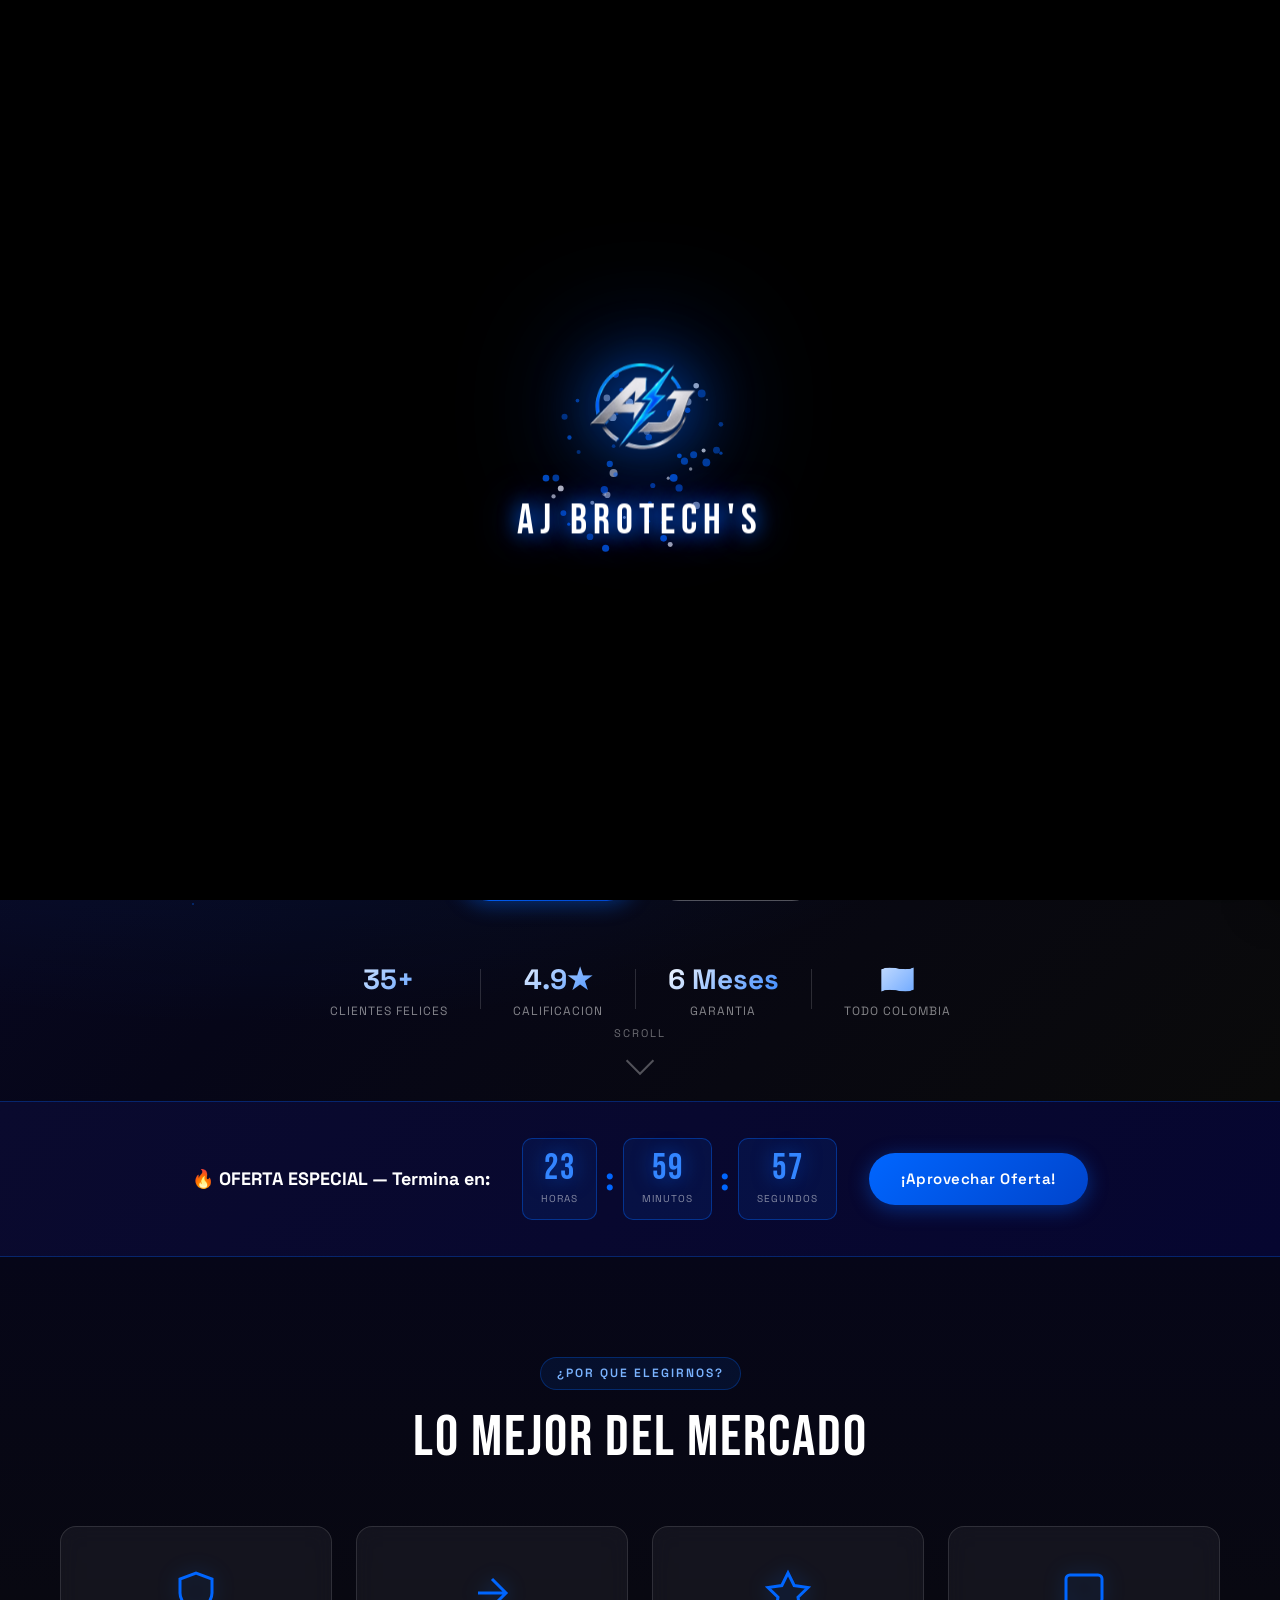
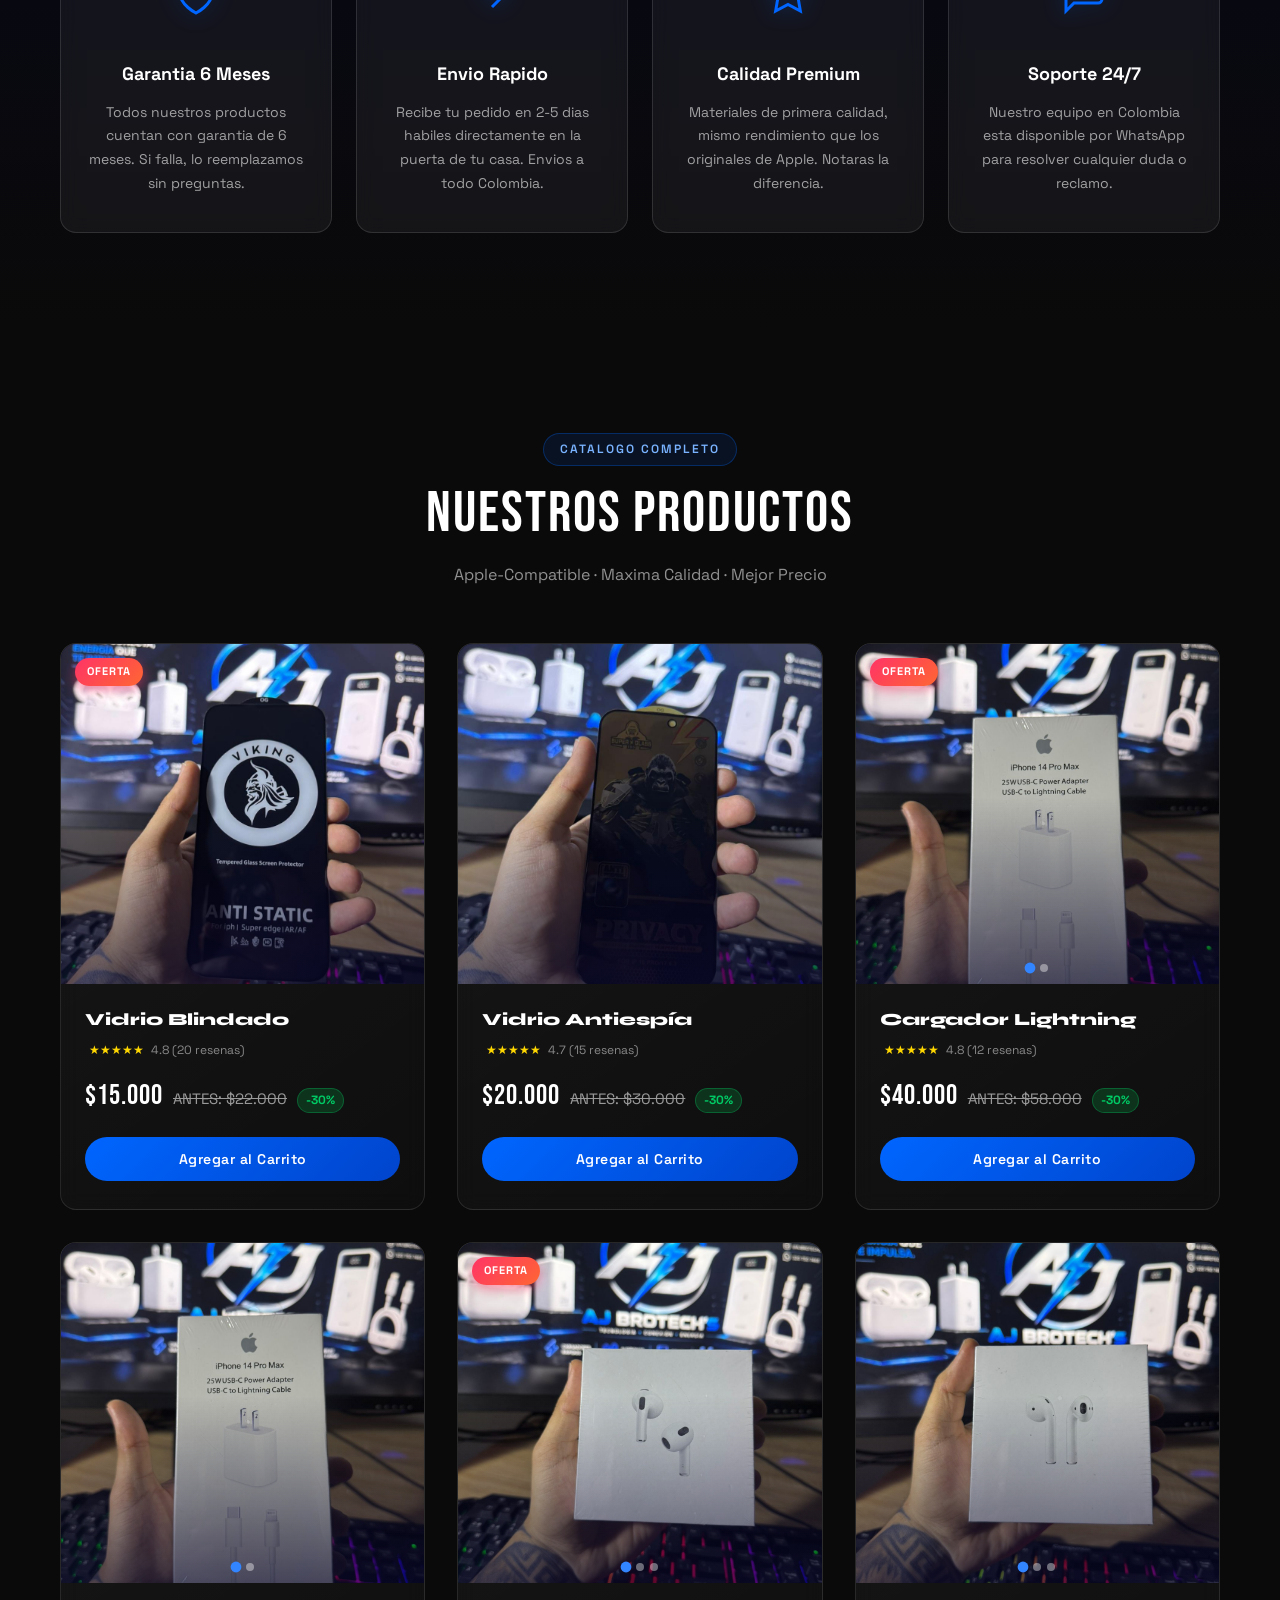
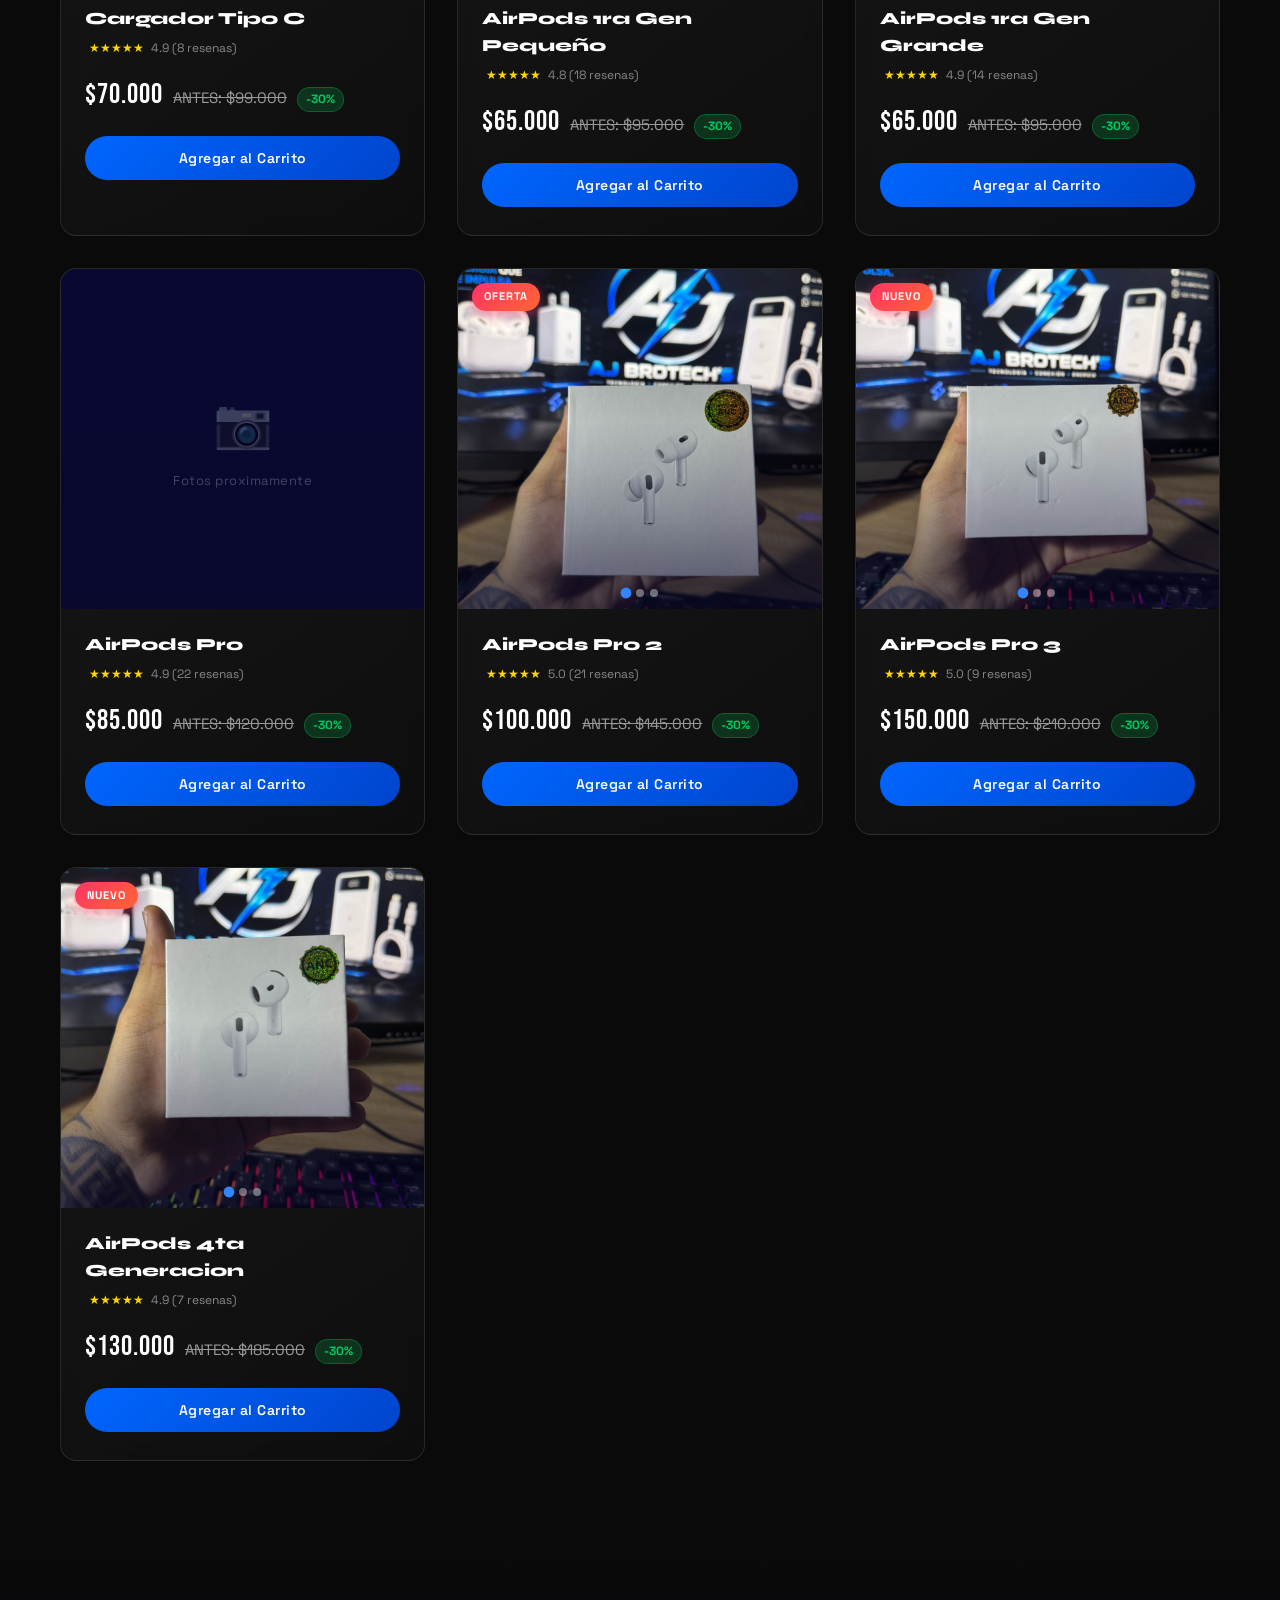
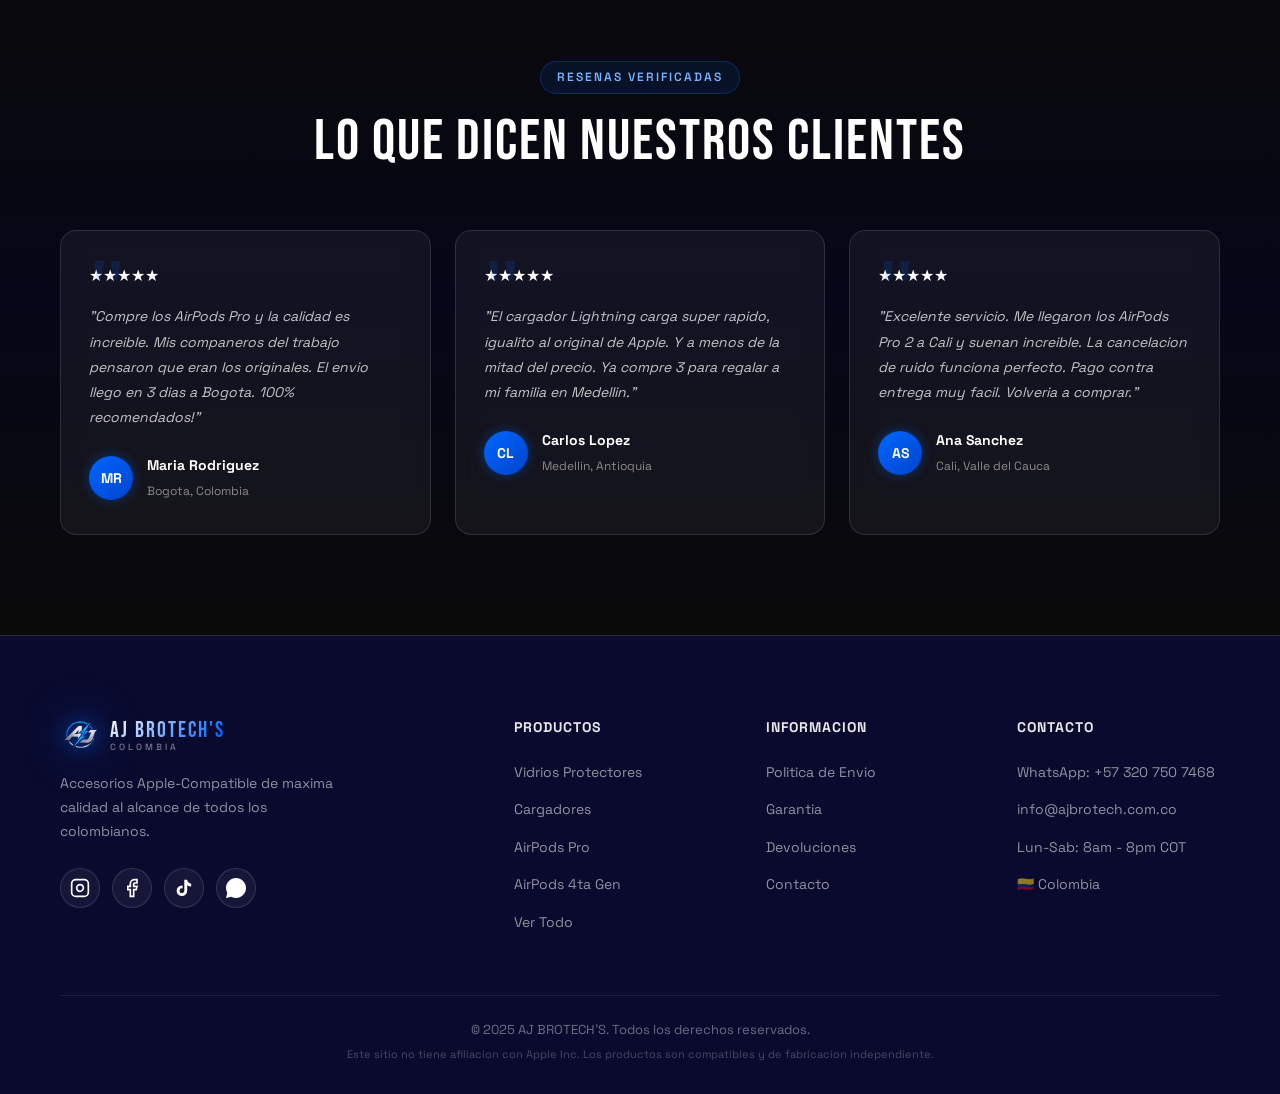
==== index.html @ 7f4e515b "Primer commit - AJ BROTECH'S web completa" ====
﻿<!DOCTYPE html>
<html lang="es">
<head>
  <meta charset="UTF-8" />
  <meta name="viewport" content="width=device-width, initial-scale=1.0" />
  <title>AJ BROTECH'S - Accesorios Apple-Compatible Premium Colombia</title>
  <link rel="preconnect" href="https://fonts.googleapis.com" />
  <link rel="preconnect" href="https://fonts.gstatic.com" crossorigin />
  <link href="https://fonts.googleapis.com/css2?family=Bebas+Neue&family=Space+Grotesk:wght@300;400;500;600;700&family=Syne:wght@700;800&display=swap" rel="stylesheet" />
  <link rel="stylesheet" href="styles.css" />
</head>
<body>

  <!-- ===== INTRO ANIMATION ===== -->
  <div id="intro-screen">
    <canvas id="intro-canvas"></canvas>
    <div id="intro-logo">
      <img src="logo_transparent.png" alt="AJ BROTECH'S" id="intro-logo-img" />
      <div id="intro-logo-text">AJ BROTECH'S</div>
      <div id="intro-shockwave"></div>
    </div>
  </div>
  <!-- ===== END INTRO ===== -->

  <!-- Announcement Bar -->
  <div class="announcement-bar">
    <div class="announcement-track">
      <span>&#128293; ENVIO GRATIS en compras +$200.000 | Garantia 6 Meses &#128293;</span>
      <span class="sep">&nbsp;&nbsp;•&nbsp;&nbsp;</span>
      <span>&#128230; Entrega 2-5 dias habiles a todo Colombia</span>
      <span class="sep">&nbsp;&nbsp;•&nbsp;&nbsp;</span>
      <span>&#128179; Pago contra entrega disponible</span>
      <span class="sep">&nbsp;&nbsp;•&nbsp;&nbsp;</span>
      <span>&#128293; ENVIO GRATIS en compras +$200.000 | Garantia 6 Meses &#128293;</span>
      <span class="sep">&nbsp;&nbsp;•&nbsp;&nbsp;</span>
      <span>&#128230; Entrega 2-5 dias habiles a todo Colombia</span>
    </div>
  </div>

  <!-- Navigation -->
  <nav class="navbar" id="navbar">
    <div class="nav-container">
      <a href="#" class="logo">
        <img src="logo_transparent.png" alt="AJ BROTECH'S Logo" class="logo-img" />
        <div class="logo-text-wrap">
          <span class="logo-text">AJ BROTECH'S</span>
          <span class="logo-sub">Colombia</span>
        </div>
      </a>
      <ul class="nav-links" id="navLinks">
        <li><a href="#productos">Productos</a></li>
        <li><a href="#features">Beneficios</a></li>
        <li><a href="#testimonios">Resenas</a></li>
        <li><a href="checkout.html" class="nav-checkout-btn">Checkout</a></li>
      </ul>
      <button class="cart-btn" id="cartBtn" aria-label="Abrir carrito">
        <svg width="22" height="22" viewBox="0 0 24 24" fill="none" stroke="currentColor" stroke-width="2" stroke-linecap="round" stroke-linejoin="round">
          <circle cx="9" cy="21" r="1"/><circle cx="20" cy="21" r="1"/>
          <path d="M1 1h4l2.68 13.39a2 2 0 0 0 2 1.61h9.72a2 2 0 0 0 2-1.61L23 6H6"/>
        </svg>
        <span class="cart-badge" id="cartBadge">0</span>
      </button>
      <button class="hamburger" id="hamburger" aria-label="Menu">
        <span></span><span></span><span></span>
      </button>
    </div>
  </nav>

  <!-- Hero Section -->
  <section class="hero" id="hero">
    <div class="hero-particles">
      <div class="hp"></div><div class="hp"></div><div class="hp"></div>
      <div class="hp"></div><div class="hp"></div><div class="hp"></div>
      <div class="hp"></div><div class="hp"></div><div class="hp"></div>
      <div class="hp"></div><div class="hp"></div><div class="hp"></div>
    </div>
    <div class="hero-content">
      <div class="hero-logo-big">
        <img src="logo_transparent.png" alt="AJ BROTECH'S" class="hero-logo-img" />
      </div>
      <div class="hero-badge">&#127464;&#127476; Marca Colombiana &middot; Calidad Garantizada</div>
      <h1 class="hero-title">La Tecnologia<br /><span class="gradient-text">Premium</span><br />al Alcance de Todos</h1>
      <p class="hero-subtitle">
        <span class="hero-sub-pill">&#128230; Envios a todo Colombia</span>
        <span class="hero-sub-pill">&#128179; Pago contra entrega</span>
        <span class="hero-sub-pill">&#9989; Garantia 6 meses</span>
      </p>
      <div class="hero-btns">
        <a href="#productos" class="btn btn-primary glow-btn">Ver Productos</a>
        <a href="#features" class="btn btn-outline">Conocer Mas</a>
      </div>
      <div class="hero-stats">
        <div class="stat">
          <span class="stat-number">35+</span>
          <span class="stat-label">Clientes Felices</span>
        </div>
        <div class="stat-divider"></div>
        <div class="stat">
          <span class="stat-number">4.9&#9733;</span>
          <span class="stat-label">Calificacion</span>
        </div>
        <div class="stat-divider"></div>
        <div class="stat">
          <span class="stat-number">6 Meses</span>
          <span class="stat-label">Garantia</span>
        </div>
        <div class="stat-divider"></div>
        <div class="stat">
          <span class="stat-number">&#127464;&#127476;</span>
          <span class="stat-label">Todo Colombia</span>
        </div>
      </div>
    </div>
    <div class="hero-scroll-hint">
      <span>Scroll</span>
      <div class="scroll-arrow"></div>
    </div>
  </section>

  <!-- Countdown Timer -->
  <section class="countdown-section">
    <div class="countdown-inner">
      <div class="countdown-label">&#128293; OFERTA ESPECIAL &mdash; Termina en:</div>
      <div class="countdown-timer">
        <div class="time-block">
          <span id="hours">00</span>
          <small>Horas</small>
        </div>
        <div class="time-sep">:</div>
        <div class="time-block">
          <span id="minutes">00</span>
          <small>Minutos</small>
        </div>
        <div class="time-sep">:</div>
        <div class="time-block">
          <span id="seconds">00</span>
          <small>Segundos</small>
        </div>
      </div>
      <a href="#productos" class="btn btn-primary countdown-btn glow-btn">&#161;Aprovechar Oferta!</a>
    </div>
  </section>

  <!-- Features Section -->
  <section class="features" id="features">
    <div class="container">
      <div class="section-header">
        <span class="section-tag">&#191;Por que elegirnos?</span>
        <h2 class="section-title">Lo Mejor del Mercado</h2>
      </div>
      <div class="features-grid">
        <div class="feature-card reveal">
          <div class="feature-icon">
            <svg width="48" height="48" viewBox="0 0 24 24" fill="none" stroke="#0066FF" stroke-width="1.5"><path d="M12 22s8-4 8-10V5l-8-3-8 3v7c0 6 8 10 8 10z"/></svg>
          </div>
          <h3>Garantia 6 Meses</h3>
          <p>Todos nuestros productos cuentan con garantia de 6 meses. Si falla, lo reemplazamos sin preguntas.</p>
        </div>
        <div class="feature-card reveal">
          <div class="feature-icon">
            <svg width="48" height="48" viewBox="0 0 24 24" fill="none" stroke="#0066FF" stroke-width="1.5"><path d="M5 12h14M12 5l7 7-7 7"/></svg>
          </div>
          <h3>Envio Rapido</h3>
          <p>Recibe tu pedido en 2-5 dias habiles directamente en la puerta de tu casa. Envios a todo Colombia.</p>
        </div>
        <div class="feature-card reveal">
          <div class="feature-icon">
            <svg width="48" height="48" viewBox="0 0 24 24" fill="none" stroke="#0066FF" stroke-width="1.5"><polygon points="12 2 15.09 8.26 22 9.27 17 14.14 18.18 21.02 12 17.77 5.82 21.02 7 14.14 2 9.27 8.91 8.26 12 2"/></svg>
          </div>
          <h3>Calidad Premium</h3>
          <p>Materiales de primera calidad, mismo rendimiento que los originales de Apple. Notaras la diferencia.</p>
        </div>
        <div class="feature-card reveal">
          <div class="feature-icon">
            <svg width="48" height="48" viewBox="0 0 24 24" fill="none" stroke="#0066FF" stroke-width="1.5"><path d="M21 15a2 2 0 0 1-2 2H7l-4 4V5a2 2 0 0 1 2-2h14a2 2 0 0 1 2 2z"/></svg>
          </div>
          <h3>Soporte 24/7</h3>
          <p>Nuestro equipo en Colombia esta disponible por WhatsApp para resolver cualquier duda o reclamo.</p>
        </div>
      </div>
    </div>
  </section>

  <!-- Products Section -->
  <section class="products" id="productos">
    <div class="container">
      <div class="section-header">
        <span class="section-tag">Catalogo Completo</span>
        <h2 class="section-title">Nuestros Productos</h2>
        <p class="section-sub">Apple-Compatible &middot; Maxima Calidad &middot; Mejor Precio</p>
      </div>
      <div class="product-grid" id="productGrid">
        <!-- Products injected by JS -->
      </div>
    </div>
  </section>

  <!-- Testimonials Section -->
  <section class="testimonials" id="testimonios">
    <div class="container">
      <div class="section-header">
        <span class="section-tag">Resenas Verificadas</span>
        <h2 class="section-title">Lo Que Dicen Nuestros Clientes</h2>
      </div>
      <div class="testimonials-grid">
        <div class="testimonial-card reveal">
          <div class="stars">&#9733;&#9733;&#9733;&#9733;&#9733;</div>
          <p class="testimonial-text">"Compre los AirPods Pro y la calidad es increible. Mis companeros del trabajo pensaron que eran los originales. El envio llego en 3 dias a Bogota. 100% recomendados!"</p>
          <div class="testimonial-author">
            <div class="author-avatar">MR</div>
            <div>
              <strong>Maria Rodriguez</strong>
              <span>Bogota, Colombia</span>
            </div>
          </div>
        </div>
        <div class="testimonial-card reveal">
          <div class="stars">&#9733;&#9733;&#9733;&#9733;&#9733;</div>
          <p class="testimonial-text">"El cargador Lightning carga super rapido, igualito al original de Apple. Y a menos de la mitad del precio. Ya compre 3 para regalar a mi familia en Medellin."</p>
          <div class="testimonial-author">
            <div class="author-avatar">CL</div>
            <div>
              <strong>Carlos Lopez</strong>
              <span>Medellin, Antioquia</span>
            </div>
          </div>
        </div>
        <div class="testimonial-card reveal">
          <div class="stars">&#9733;&#9733;&#9733;&#9733;&#9733;</div>
          <p class="testimonial-text">"Excelente servicio. Me llegaron los AirPods Pro 2 a Cali y suenan increible. La cancelacion de ruido funciona perfecto. Pago contra entrega muy facil. Volveria a comprar."</p>
          <div class="testimonial-author">
            <div class="author-avatar">AS</div>
            <div>
              <strong>Ana Sanchez</strong>
              <span>Cali, Valle del Cauca</span>
            </div>
          </div>
        </div>
      </div>
    </div>
  </section>

  <!-- Footer -->
  <footer class="footer">
    <div class="container">
      <div class="footer-grid">
        <div class="footer-brand">
          <a href="#" class="logo footer-logo">
            <img src="logo_transparent.png" alt="AJ BROTECH'S Logo" class="logo-img logo-img-sm" />
            <div class="logo-text-wrap">
              <span class="logo-text">AJ BROTECH'S</span>
              <span class="logo-sub">Colombia</span>
            </div>
          </a>
          <p>Accesorios Apple-Compatible de maxima calidad al alcance de todos los colombianos.</p>
          <div class="social-links">
            <a href="#" class="social-link" aria-label="Instagram">
              <svg width="20" height="20" viewBox="0 0 24 24" fill="none" stroke="currentColor" stroke-width="2"><rect x="2" y="2" width="20" height="20" rx="5" ry="5"/><path d="M16 11.37A4 4 0 1 1 12.63 8 4 4 0 0 1 16 11.37z"/><line x1="17.5" y1="6.5" x2="17.51" y2="6.5"/></svg>
            </a>
            <a href="#" class="social-link" aria-label="Facebook">
              <svg width="20" height="20" viewBox="0 0 24 24" fill="none" stroke="currentColor" stroke-width="2"><path d="M18 2h-3a5 5 0 0 0-5 5v3H7v4h3v8h4v-8h3l1-4h-4V7a1 1 0 0 1 1-1h3z"/></svg>
            </a>
            <a href="#" class="social-link" aria-label="TikTok">
              <svg width="20" height="20" viewBox="0 0 24 24" fill="currentColor"><path d="M19.59 6.69a4.83 4.83 0 0 1-3.77-4.25V2h-3.45v13.67a2.89 2.89 0 0 1-2.88 2.5 2.89 2.89 0 0 1-2.89-2.89 2.89 2.89 0 0 1 2.89-2.89c.28 0 .54.04.79.1V9.01a6.33 6.33 0 0 0-.79-.05 6.34 6.34 0 0 0-6.34 6.34 6.34 6.34 0 0 0 6.34 6.34 6.34 6.34 0 0 0 6.33-6.34V8.69a8.18 8.18 0 0 0 4.78 1.52V6.75a4.85 4.85 0 0 1-1.01-.06z"/></svg>
            </a>
            <a href="https://wa.me/573207507468" class="social-link" aria-label="WhatsApp">
              <svg width="20" height="20" viewBox="0 0 32 32" fill="currentColor"><path d="M16 0C7.163 0 0 7.163 0 16c0 2.832.742 5.49 2.04 7.797L0 32l8.418-2.01A15.94 15.94 0 0016 32c8.837 0 16-7.163 16-16S24.837 0 16 0zm7.27 22.06c-.397-.199-2.35-1.16-2.715-1.291-.365-.132-.63-.199-.896.2-.265.397-1.028 1.29-1.261 1.556-.232.265-.464.298-.861.1-.397-.2-1.676-.618-3.192-1.97-1.18-1.052-1.976-2.35-2.208-2.748-.232-.397-.025-.611.175-.808.18-.178.397-.464.596-.696.199-.232.265-.397.397-.662.132-.265.066-.497-.033-.696-.1-.199-.896-2.16-1.228-2.957-.323-.776-.65-.671-.896-.683l-.762-.013c-.265 0-.696.1-1.061.497-.365.397-1.393 1.36-1.393 3.318 0 1.957 1.426 3.848 1.624 4.113.2.265 2.806 4.282 6.8 5.999.95.41 1.692.655 2.27.839.953.303 1.82.26 2.506.158.765-.114 2.35-.96 2.682-1.888.33-.928.33-1.723.232-1.888-.099-.166-.365-.265-.762-.464z"/></svg>
            </a>
          </div>
        </div>
        <div class="footer-links">
          <h4>Productos</h4>
          <ul>
            <li><a href="#productos">Vidrios Protectores</a></li>
            <li><a href="#productos">Cargadores</a></li>
            <li><a href="#productos">AirPods Pro</a></li>
            <li><a href="#productos">AirPods 4ta Gen</a></li>
            <li><a href="#productos">Ver Todo</a></li>
          </ul>
        </div>
        <div class="footer-links">
          <h4>Informacion</h4>
          <ul>
            <li><a href="#">Politica de Envio</a></li>
            <li><a href="#">Garantia</a></li>
            <li><a href="#">Devoluciones</a></li>
            <li><a href="#">Contacto</a></li>
          </ul>
        </div>
        <div class="footer-links">
          <h4>Contacto</h4>
          <ul>
            <li><a href="https://wa.me/573207507468">WhatsApp: +57 320 750 7468</a></li>
            <li><a href="mailto:info@ajbrotech.com.co">info@ajbrotech.com.co</a></li>
            <li><span>Lun-Sab: 8am - 8pm COT</span></li>
            <li><span>&#127464;&#127476; Colombia</span></li>
          </ul>
        </div>
      </div>
      <div class="footer-bottom">
        <p>&copy; 2025 AJ BROTECH'S. Todos los derechos reservados.</p>
        <p class="footer-disclaimer">Este sitio no tiene afiliacion con Apple Inc. Los productos son compatibles y de fabricacion independiente.</p>
      </div>
    </div>
  </footer>

  <!-- Cart Overlay -->
  <div class="cart-overlay" id="cartOverlay"></div>

  <!-- Cart Sidebar -->
  <aside class="cart-sidebar" id="cartSidebar">
    <div class="cart-header">
      <h2>
        <svg width="20" height="20" viewBox="0 0 24 24" fill="none" stroke="currentColor" stroke-width="2" style="vertical-align:middle;margin-right:8px"><circle cx="9" cy="21" r="1"/><circle cx="20" cy="21" r="1"/><path d="M1 1h4l2.68 13.39a2 2 0 0 0 2 1.61h9.72a2 2 0 0 0 2-1.61L23 6H6"/></svg>
        Tu Carrito
      </h2>
      <button class="cart-close" id="cartClose" aria-label="Cerrar carrito">&#10005;</button>
    </div>

    <!-- Banner envío gratis -->
    <div class="cart-shipping-banner" id="cartShippingBanner">
      <div class="csb-text" id="csbText">🚚 Agrega <strong id="csbAmount"></strong> más y el envío es GRATIS</div>
      <div class="csb-bar-wrap"><div class="csb-bar" id="csbBar"></div></div>
    </div>

    <div class="cart-items" id="cartItems">
      <div class="cart-empty" id="cartEmpty">
        <div class="cart-empty-icon">
          <svg width="64" height="64" viewBox="0 0 24 24" fill="none" stroke="rgba(255,255,255,0.3)" stroke-width="1.5"><circle cx="9" cy="21" r="1"/><circle cx="20" cy="21" r="1"/><path d="M1 1h4l2.68 13.39a2 2 0 0 0 2 1.61h9.72a2 2 0 0 0 2-1.61L23 6H6"/></svg>
        </div>
        <p>Tu carrito esta vacio</p>
        <button class="btn btn-primary" id="cartShopBtn">Ver Productos</button>
      </div>
    </div>
    <div class="cart-footer" id="cartFooter" style="display:none">
      <div class="cart-total-row">
        <span>Subtotal:</span>
        <strong id="cartSubtotal">$0 COP</strong>
      </div>
      <div class="cart-total-row">
        <span>Envio:</span>
        <strong id="cartShipping">Gratis</strong>
      </div>
      <div class="cart-total-row cart-grand">
        <span>Total:</span>
        <strong id="cartTotal">$0 COP</strong>
      </div>
      <a href="checkout.html" class="btn btn-primary glow-btn cart-checkout-btn">Proceder al Pago &#8594;</a>
      <button class="btn btn-clear" id="clearCartBtn">Vaciar Carrito</button>
    </div>
  </aside>

  <!-- Toast Notification -->
  <div class="toast" id="toast"></div>

  <!-- Exit Intent Popup -->
  <div class="exit-overlay" id="exitOverlay">
    <div class="exit-popup">
      <button class="exit-close" id="exitClose">&#10005;</button>
      <div class="exit-emoji">🎁</div>
      <h2 class="exit-title">¡No te vayas todavía!</h2>
      <p class="exit-sub">Tienes productos en tu carrito.<br>Completa tu compra <strong>ahora</strong> y obtén</p>
      <div class="exit-discount">5% OFF</div>
      <p class="exit-timer">⏰ Oferta válida solo por: <strong id="exitCountdown">10:00</strong></p>
      <button class="btn btn-primary glow-btn exit-btn" id="exitBtn">🛒 ¡Aplicar descuento y comprar!</button>
      <button class="exit-skip" id="exitSkip">No gracias, prefiero pagar precio completo</button>
    </div>
  </div>

  <!-- WhatsApp Floating Button -->
  <a href="https://wa.me/573207507468" class="whatsapp-btn" target="_blank" rel="noopener" aria-label="Contactar por WhatsApp">
    <svg viewBox="0 0 32 32" width="30" height="30" fill="white">
      <path d="M16 0C7.163 0 0 7.163 0 16c0 2.832.742 5.49 2.04 7.797L0 32l8.418-2.01A15.94 15.94 0 0016 32c8.837 0 16-7.163 16-16S24.837 0 16 0zm0 29.333a13.29 13.29 0 01-6.79-1.858l-.486-.29-5.003 1.196 1.23-4.867-.318-.5A13.28 13.28 0 012.667 16C2.667 8.636 8.636 2.667 16 2.667S29.333 8.636 29.333 16 23.364 29.333 16 29.333zm7.27-9.94c-.397-.199-2.35-1.16-2.715-1.291-.365-.132-.63-.199-.896.2-.265.397-1.028 1.29-1.261 1.556-.232.265-.464.298-.861.1-.397-.2-1.676-.618-3.192-1.97-1.18-1.052-1.976-2.35-2.208-2.748-.232-.397-.025-.611.175-.808.18-.178.397-.464.596-.696.199-.232.265-.397.397-.662.132-.265.066-.497-.033-.696-.1-.199-.896-2.16-1.228-2.957-.323-.776-.65-.671-.896-.683l-.762-.013c-.265 0-.696.1-1.061.497-.365.397-1.393 1.36-1.393 3.318 0 1.957 1.426 3.848 1.624 4.113.2.265 2.806 4.282 6.8 5.999.95.41 1.692.655 2.27.839.953.303 1.82.26 2.506.158.765-.114 2.35-.96 2.682-1.888.33-.928.33-1.723.232-1.888-.099-.166-.365-.265-.762-.464z"/>
    </svg>
  </a>

  <script src="script.js"></script>
  <script>
  /* ===== INTRO ANIMATION ===== */
  (function() {
    var canvas  = document.getElementById('intro-canvas');
    var ctx     = canvas.getContext('2d');
    var intro   = document.getElementById('intro-screen');
    var logo    = document.getElementById('intro-logo');
    var logoTxt = document.getElementById('intro-logo-text');
    var wave    = document.getElementById('intro-shockwave');
    var W, H;

    function resize() {
      W = canvas.width  = window.innerWidth;
      H = canvas.height = window.innerHeight;
    }
    resize();
    window.addEventListener('resize', resize);

    /* --- Lightning bolt --- */
    function lightning(x1, y1, x2, y2, rough, color, width) {
      if (rough < 2) {
        ctx.beginPath();
        ctx.moveTo(x1, y1);
        ctx.lineTo(x2, y2);
        ctx.strokeStyle = color;
        ctx.lineWidth = width;
        ctx.shadowBlur = 20;
        ctx.shadowColor = color;
        ctx.stroke();
        return;
      }
      var mx = (x1 + x2) / 2 + (Math.random() - 0.5) * rough;
      var my = (y1 + y2) / 2 + (Math.random() - 0.5) * rough;
      lightning(x1, y1, mx, my, rough / 2, color, width);
      lightning(mx, my, x2, y2, rough / 2, color, width);

      /* random branches */
      if (rough > 30 && Math.random() < 0.4) {
        var bx = mx + (Math.random() - 0.5) * rough * 2;
        var by = my + rough * (0.5 + Math.random() * 0.5);
        lightning(mx, my, bx, by, rough / 3, color, width * 0.5);
      }
    }

    /* --- Flash overlay --- */
    function flash(alpha) {
      ctx.fillStyle = 'rgba(100,180,255,' + alpha + ')';
      ctx.fillRect(0, 0, W, H);
    }

    /* --- Sequence --- */
    var startX = W / 2 + (Math.random() - 0.5) * 80;
    var centerX = W / 2;
    var centerY = H / 2;

    var phase = 0;
    var tick  = 0;
    var bolts = [];

    /* Pre-build bolt segments for smooth replay */
    function buildBolt() {
      bolts = [];
      for (var i = 0; i < 6; i++) {
        bolts.push({ dx: (Math.random() - 0.5) * 60 });
      }
    }
    buildBolt();

    function drawBolt(progress) {
      /* progress 0→1: bolt travels from top to center */
      ctx.clearRect(0, 0, W, H);
      ctx.fillStyle = '#000';
      ctx.fillRect(0, 0, W, H);

      var endY = H * 0.08 + (centerY - H * 0.08) * progress;

      /* glow layers */
      ctx.shadowBlur = 0;
      lightning(startX, -20, centerX, endY, 120, 'rgba(0,180,255,0.15)', 8);
      lightning(startX, -20, centerX, endY, 100, 'rgba(0,120,255,0.3)',  4);
      lightning(startX, -20, centerX, endY, 80,  'rgba(80,200,255,0.6)', 2);
      lightning(startX, -20, centerX, endY, 60,  'rgba(255,255,255,0.9)',1);

      if (progress > 0.85) {
        flash((progress - 0.85) / 0.15 * 0.15);
      }
    }

    var boltStart = null;
    var boltDur   = 600; // ms
    var impactTime = null;

    function animate(ts) {
      if (phase === 0) {
        /* Phase 0: bolt falls */
        if (!boltStart) boltStart = ts;
        var p = Math.min((ts - boltStart) / boltDur, 1);
        /* ease in */
        var ep = p * p;
        drawBolt(ep);

        if (p >= 1) {
          phase = 1;
          impactTime = ts;
          /* big flash */
          ctx.fillStyle = 'rgba(150,220,255,0.9)';
          ctx.fillRect(0, 0, W, H);
          /* show logo */
          logo.classList.add('show');
          logoTxt.classList.add('show');
          setTimeout(function() { wave.classList.add('show'); }, 100);
        }
        requestAnimationFrame(animate);

      } else if (phase === 1) {
        /* Phase 1: flash fades, logo pulses */
        var elapsed = ts - impactTime;
        var fadeAlpha = Math.max(0, 0.9 - elapsed / 300);

        ctx.clearRect(0, 0, W, H);
        ctx.fillStyle = '#000';
        ctx.fillRect(0, 0, W, H);

        /* residual electric arcs */
        if (elapsed < 400) {
          for (var a = 0; a < 3; a++) {
            var ax = centerX + (Math.random() - 0.5) * 60;
            var ay = centerY + (Math.random() - 0.5) * 60;
            lightning(centerX, centerY, ax, ay, 30,
              'rgba(0,150,255,' + (0.6 * (1 - elapsed/400)) + ')', 1);
          }
        }

        if (fadeAlpha > 0) {
          ctx.fillStyle = 'rgba(100,200,255,' + fadeAlpha + ')';
          ctx.fillRect(0, 0, W, H);
        }

        if (elapsed < 800) {
          requestAnimationFrame(animate);
        } else {
          phase = 2;
          /* star particles burst */
          spawnParticles();
          requestAnimationFrame(animateParticles);
          /* schedule exit */
          setTimeout(function() {
            intro.classList.add('hide');
            setTimeout(function() {
              intro.style.display = 'none';
              document.body.style.overflow = '';
            }, 700);
          }, 1200);
        }
      }
    }

    /* --- Particle burst --- */
    var particles = [];
    function spawnParticles() {
      for (var i = 0; i < 60; i++) {
        var angle = Math.random() * Math.PI * 2;
        var speed = 2 + Math.random() * 6;
        particles.push({
          x: centerX, y: centerY,
          vx: Math.cos(angle) * speed,
          vy: Math.sin(angle) * speed,
          life: 1,
          decay: 0.02 + Math.random() * 0.03,
          size: 1 + Math.random() * 3,
          color: Math.random() < 0.6 ? '#0066ff' : '#ffffff'
        });
      }
    }

    function animateParticles(ts) {
      ctx.clearRect(0, 0, W, H);
      ctx.fillStyle = '#000';
      ctx.fillRect(0, 0, W, H);

      var alive = false;
      for (var i = 0; i < particles.length; i++) {
        var p = particles[i];
        p.x += p.vx;
        p.y += p.vy;
        p.vy += 0.15;
        p.life -= p.decay;
        if (p.life > 0) {
          alive = true;
          ctx.beginPath();
          ctx.arc(p.x, p.y, p.size, 0, Math.PI * 2);
          ctx.fillStyle = p.color;
          ctx.globalAlpha = p.life;
          ctx.fill();
          ctx.globalAlpha = 1;
        }
      }
      if (alive) requestAnimationFrame(animateParticles);
      else {
        ctx.clearRect(0, 0, W, H);
        ctx.fillStyle = '#000';
        ctx.fillRect(0, 0, W, H);
      }
    }

    /* prevent scroll during intro */
    document.body.style.overflow = 'hidden';

    /* small delay then start */
    setTimeout(function() {
      requestAnimationFrame(animate);
    }, 300);

  })();
  /* ===== END INTRO ===== */
  </script>
</body>
</html>
---- styles.css ----
/* ===========================
   AJ BROTECH'S — styles.css
   =========================== */

/* Custom Properties */
:root {
  --blue: #0066FF;
  --blue-light: #3385ff;
  --blue-dark: #0044cc;
  --navy: #0A0A2E;
  --navy-light: #12124a;
  --black: #0A0A0A;
  --white: #FFFFFF;
  --gray-100: #f5f5f5;
  --gray-200: #e5e5e5;
  --gray-400: #999999;
  --gray-600: #666666;
  --glass-bg: rgba(255,255,255,0.05);
  --glass-border: rgba(255,255,255,0.12);
  --glow: 0 0 20px rgba(0,102,255,0.6), 0 0 40px rgba(0,102,255,0.3);
  --glow-sm: 0 0 10px rgba(0,102,255,0.5);
  --shadow-card: 0 8px 32px rgba(0,0,0,0.4);
  --radius: 16px;
  --radius-sm: 10px;
  --transition: 0.3s cubic-bezier(0.4,0,0.2,1);
}

/* Reset & Base */
*, *::before, *::after { box-sizing: border-box; margin: 0; padding: 0; }

html { scroll-behavior: smooth; }

body {
  font-family: 'Space Grotesk', sans-serif;
  background: var(--black);
  color: var(--white);
  overflow-x: hidden;
  line-height: 1.6;
}

/* Custom Scrollbar */
::-webkit-scrollbar { width: 6px; }
::-webkit-scrollbar-track { background: var(--navy); }
::-webkit-scrollbar-thumb { background: var(--blue); border-radius: 3px; }
::-webkit-scrollbar-thumb:hover { background: var(--blue-light); }

img { max-width: 100%; display: block; }

a { text-decoration: none; color: inherit; }

ul { list-style: none; }

.container { max-width: 1200px; margin: 0 auto; padding: 0 20px; }

/* ===== INTRO SCREEN ===== */
#intro-screen {
  position: fixed;
  inset: 0;
  background: #000;
  z-index: 9999;
  display: flex;
  align-items: center;
  justify-content: center;
  overflow: hidden;
}

#intro-screen.hide {
  animation: intro-exit 0.7s cubic-bezier(0.7,0,0.3,1) forwards;
}

@keyframes intro-exit {
  0%   { opacity: 1; transform: scale(1); }
  60%  { opacity: 1; transform: scale(1.08); }
  100% { opacity: 0; transform: scale(1.15); pointer-events: none; }
}

#intro-canvas {
  position: absolute;
  inset: 0;
  width: 100%;
  height: 100%;
}

#intro-logo {
  position: relative;
  z-index: 2;
  text-align: center;
  opacity: 0;
  transform: scale(0.3);
  transition: none;
  display: flex;
  flex-direction: column;
  align-items: center;
  justify-content: center;
  position: absolute;
  top: 50%;
  left: 50%;
  transform: translate(-50%, -50%) scale(0.3);
}

#intro-logo.show {
  animation: logo-burst 0.6s cubic-bezier(0.175,0.885,0.32,1.275) forwards;
}

@keyframes logo-burst {
  0%   { opacity: 0; transform: translate(-50%,-50%) scale(0.2) rotate(-10deg); filter: brightness(5) blur(10px); }
  40%  { opacity: 1; transform: translate(-50%,-50%) scale(1.25) rotate(3deg);  filter: brightness(3) blur(2px); }
  70%  { transform: translate(-50%,-50%) scale(0.95) rotate(-1deg); filter: brightness(1.5) blur(0); }
  100% { opacity: 1; transform: translate(-50%,-50%) scale(1) rotate(0deg);     filter: brightness(1) blur(0); }
}

#intro-logo-img {
  width: 130px;
  height: 130px;
  object-fit: contain;
  filter: drop-shadow(0 0 30px #0066ff) drop-shadow(0 0 60px #0044cc);
  animation: logo-pulse-intro 0.4s ease infinite alternate;
}

@keyframes logo-pulse-intro {
  from { filter: drop-shadow(0 0 20px #0066ff) drop-shadow(0 0 40px #003399); }
  to   { filter: drop-shadow(0 0 50px #00aaff) drop-shadow(0 0 90px #0066ff); }
}

#intro-logo-text {
  font-family: 'Bebas Neue', sans-serif;
  font-size: 42px;
  letter-spacing: 6px;
  color: #fff;
  margin-top: 12px;
  text-shadow: 0 0 20px #0066ff, 0 0 40px #0044cc;
  opacity: 0;
  animation: none;
}

#intro-logo-text.show {
  animation: text-appear 0.5s ease 0.3s forwards;
}

@keyframes text-appear {
  from { opacity: 0; transform: translateY(10px) letterSpacing 20px; filter: blur(8px); }
  to   { opacity: 1; transform: translateY(0); filter: blur(0); }
}

#intro-shockwave {
  position: absolute;
  top: 50%;
  left: 50%;
  transform: translate(-50%, -50%) scale(0);
  width: 200px;
  height: 200px;
  border-radius: 50%;
  border: 3px solid rgba(0,102,255,0.8);
  pointer-events: none;
}

#intro-shockwave.show {
  animation: shockwave 1s ease-out forwards;
}

@keyframes shockwave {
  0%   { transform: translate(-50%,-50%) scale(0);   opacity: 1; }
  100% { transform: translate(-50%,-50%) scale(8);   opacity: 0; }
}

/* ===== END INTRO ===== */
.announcement-bar {
  background: linear-gradient(90deg, var(--blue-dark), var(--blue), var(--blue-dark));
  color: var(--white);
  font-size: 13px;
  font-weight: 600;
  padding: 10px 0;
  overflow: hidden;
  white-space: nowrap;
  position: relative;
  z-index: 1000;
}

.announcement-track {
  display: inline-block;
  animation: marquee 20s linear infinite;
}

@keyframes marquee {
  0% { transform: translateX(100vw); }
  100% { transform: translateX(-100%); }
}

/* ===== Navbar ===== */
.navbar {
  position: sticky;
  top: 0;
  z-index: 999;
  background: rgba(10,10,46,0.85);
  backdrop-filter: blur(20px);
  -webkit-backdrop-filter: blur(20px);
  border-bottom: 1px solid var(--glass-border);
  transition: var(--transition);
}

.navbar.scrolled {
  background: rgba(10,10,46,0.97);
  box-shadow: 0 2px 20px rgba(0,102,255,0.2);
}

.nav-container {
  max-width: 1200px;
  margin: 0 auto;
  padding: 0 20px;
  display: flex;
  align-items: center;
  justify-content: space-between;
  height: 68px;
}

.logo {
  display: flex;
  align-items: center;
  gap: 10px;
  text-decoration: none;
}

/* Logo imagen real */
.logo-img {
  width: 46px;
  height: 46px;
  object-fit: contain;
  border-radius: 0;
  filter: drop-shadow(0 0 10px rgba(0, 102, 255, 0.8)) drop-shadow(0 0 22px rgba(0, 102, 255, 0.5));
  animation: logo-glow 2.5s ease-in-out infinite;
  transition: filter 0.3s ease;
}

.logo-img-sm {
  width: 40px;
  height: 40px;
}

.logo:hover .logo-img {
  filter: drop-shadow(0 0 18px rgba(0, 140, 255, 1)) drop-shadow(0 0 36px rgba(0, 102, 255, 0.7));
}

@keyframes logo-glow {
  0%, 100% {
    filter: drop-shadow(0 0 8px rgba(0,102,255,0.6)) drop-shadow(0 0 16px rgba(0,102,255,0.3));
  }
  50% {
    filter: drop-shadow(0 0 18px rgba(0,140,255,0.9)) drop-shadow(0 0 35px rgba(0,102,255,0.5));
  }
}

.logo-text-wrap {
  display: flex;
  flex-direction: column;
  line-height: 1;
}

.logo-text {
  font-family: 'Bebas Neue', sans-serif;
  font-size: 22px;
  letter-spacing: 2px;
  background: linear-gradient(135deg, #fff 0%, #0066FF 50%, #fff 100%);
  background-size: 200% auto;
  -webkit-background-clip: text;
  -webkit-text-fill-color: transparent;
  background-clip: text;
  animation: shimmer 3s linear infinite;
}

.logo-sub {
  font-family: 'Space Grotesk', sans-serif;
  font-size: 9px;
  font-weight: 500;
  letter-spacing: 3px;
  text-transform: uppercase;
  color: rgba(255,255,255,0.45);
  -webkit-text-fill-color: rgba(255,255,255,0.45);
  margin-top: 1px;
}

/* Remove old logo-mark styles */
.logo-mark { display: none; }

@keyframes shimmer {
  0% { background-position: 0% center; }
  100% { background-position: 200% center; }
}

@keyframes pulse-glow {
  0%, 100% { filter: drop-shadow(0 0 8px #0066FF); }
  50% { filter: drop-shadow(0 0 18px #0066FF) drop-shadow(0 0 30px rgba(0,102,255,0.5)); }
}

.nav-links {
  display: flex;
  align-items: center;
  gap: 32px;
}

.nav-links a {
  font-size: 14px;
  font-weight: 500;
  color: rgba(255,255,255,0.8);
  transition: var(--transition);
  position: relative;
}

.nav-links a::after {
  content: '';
  position: absolute;
  bottom: -4px;
  left: 0;
  width: 0;
  height: 2px;
  background: var(--blue);
  transition: var(--transition);
  border-radius: 1px;
}

.nav-links a:hover { color: var(--white); }
.nav-links a:hover::after { width: 100%; }

.nav-checkout-btn {
  background: linear-gradient(135deg, var(--blue), var(--blue-dark)) !important;
  padding: 8px 18px !important;
  border-radius: 50px !important;
  color: var(--white) !important;
  font-weight: 600 !important;
}

.nav-checkout-btn:hover {
  box-shadow: var(--glow-sm) !important;
  transform: translateY(-1px);
}

.cart-btn {
  background: var(--glass-bg);
  border: 1px solid var(--glass-border);
  color: var(--white);
  font-size: 20px;
  width: 44px;
  height: 44px;
  border-radius: 50%;
  cursor: pointer;
  position: relative;
  display: flex;
  align-items: center;
  justify-content: center;
  transition: var(--transition);
}

.cart-btn:hover {
  background: rgba(0,102,255,0.2);
  box-shadow: var(--glow-sm);
  border-color: var(--blue);
}

.cart-badge {
  position: absolute;
  top: -4px;
  right: -4px;
  background: var(--blue);
  color: white;
  font-size: 10px;
  font-weight: 700;
  width: 18px;
  height: 18px;
  border-radius: 50%;
  display: flex;
  align-items: center;
  justify-content: center;
  font-family: 'Space Grotesk', sans-serif;
}

.hamburger {
  display: none;
  flex-direction: column;
  gap: 5px;
  background: none;
  border: none;
  cursor: pointer;
  padding: 4px;
}

.hamburger span {
  display: block;
  width: 24px;
  height: 2px;
  background: var(--white);
  border-radius: 1px;
  transition: var(--transition);
}

/* ===== Hero Section ===== */
.hero {
  position: relative;
  min-height: 100vh;
  display: flex;
  align-items: center;
  justify-content: center;
  overflow: hidden;
  background: radial-gradient(ellipse at 20% 50%, rgba(0,102,255,0.15) 0%, transparent 60%),
              radial-gradient(ellipse at 80% 20%, rgba(0,102,255,0.1) 0%, transparent 50%),
              linear-gradient(135deg, var(--navy) 0%, #060618 50%, var(--black) 100%);
}

#particleCanvas {
  display: none;
}

/* Partículas CSS puras - sin JS */
.hero-particles {
  position: absolute;
  inset: 0;
  overflow: hidden;
  pointer-events: none;
}

.hp {
  position: absolute;
  border-radius: 50%;
  background: rgba(0, 102, 255, 0.4);
  animation: hp-float linear infinite;
}

.hp:nth-child(1)  { width:3px; height:3px; left:10%; top:20%; animation-duration:12s; animation-delay:0s; }
.hp:nth-child(2)  { width:2px; height:2px; left:25%; top:60%; animation-duration:18s; animation-delay:-3s; }
.hp:nth-child(3)  { width:4px; height:4px; left:40%; top:30%; animation-duration:14s; animation-delay:-6s; opacity:0.3; }
.hp:nth-child(4)  { width:2px; height:2px; left:55%; top:70%; animation-duration:20s; animation-delay:-2s; }
.hp:nth-child(5)  { width:3px; height:3px; left:70%; top:15%; animation-duration:16s; animation-delay:-8s; opacity:0.5; }
.hp:nth-child(6)  { width:5px; height:5px; left:85%; top:50%; animation-duration:22s; animation-delay:-1s; opacity:0.2; }
.hp:nth-child(7)  { width:2px; height:2px; left:15%; top:80%; animation-duration:13s; animation-delay:-5s; }
.hp:nth-child(8)  { width:3px; height:3px; left:60%; top:40%; animation-duration:17s; animation-delay:-9s; opacity:0.4; }
.hp:nth-child(9)  { width:2px; height:2px; left:80%; top:75%; animation-duration:19s; animation-delay:-4s; }
.hp:nth-child(10) { width:4px; height:4px; left:35%; top:55%; animation-duration:15s; animation-delay:-7s; opacity:0.3; }
.hp:nth-child(11) { width:2px; height:2px; left:90%; top:25%; animation-duration:21s; animation-delay:-11s; }
.hp:nth-child(12) { width:3px; height:3px; left:5%;  top:45%; animation-duration:11s; animation-delay:-2s; opacity:0.5; }

@keyframes hp-float {
  0%   { transform: translateY(0px) translateX(0px); opacity: 0; }
  10%  { opacity: 1; }
  90%  { opacity: 1; }
  100% { transform: translateY(-120px) translateX(30px); opacity: 0; }
}

.hero-content {
  position: relative;
  z-index: 2;
  text-align: center;
  padding: 120px 20px 80px;
  max-width: 800px;
}

.hero-badge {
  display: inline-block;
  background: rgba(0,102,255,0.15);
  border: 1px solid rgba(0,102,255,0.4);
  color: #7ab3ff;
  font-size: 13px;
  font-weight: 600;
  padding: 8px 20px;
  border-radius: 50px;
  margin-bottom: 28px;
  letter-spacing: 0.5px;
  animation: fadeInDown 0.8s ease both;
}

/* Logo grande en hero */
.hero-logo-big {
  margin-bottom: 24px;
  animation: fadeInDown 0.6s ease both;
}

.hero-logo-img {
  width: 120px;
  height: 120px;
  object-fit: contain;
  margin: 0 auto;
  filter: drop-shadow(0 0 20px rgba(0,140,255,0.9)) drop-shadow(0 0 50px rgba(0,102,255,0.6));
  animation: hero-logo-pulse 3s ease-in-out infinite;
}

@keyframes hero-logo-pulse {
  0%, 100% {
    filter: drop-shadow(0 0 20px rgba(0,140,255,0.7)) drop-shadow(0 0 40px rgba(0,102,255,0.4));
    transform: scale(1);
  }
  50% {
    filter: drop-shadow(0 0 35px rgba(0,140,255,1)) drop-shadow(0 0 70px rgba(0,102,255,0.7));
    transform: scale(1.04);
  }
}

.hero-title {
  font-family: 'Bebas Neue', sans-serif;
  font-size: clamp(52px, 9vw, 100px);
  font-weight: 400;
  line-height: 1.0;
  letter-spacing: 2px;
  margin-bottom: 24px;
  animation: fadeInUp 0.9s ease 0.1s both;
}

.gradient-text {
  background: linear-gradient(135deg, #0066FF, #60a5fa, #0066FF);
  background-size: 200% auto;
  -webkit-background-clip: text;
  -webkit-text-fill-color: transparent;
  background-clip: text;
  animation: shimmer 3s linear infinite, fadeInUp 0.9s ease 0.1s both;
}

.hero-subtitle {
  font-size: clamp(14px, 1.8vw, 18px);
  color: rgba(255,255,255,0.7);
  margin-bottom: 40px;
  font-weight: 400;
  animation: fadeInUp 1s ease 0.2s both;
  display: flex;
  flex-wrap: wrap;
  gap: 10px;
  justify-content: center;
}

.hero-sub-pill {
  display: inline-flex;
  align-items: center;
  gap: 6px;
  background: rgba(255,255,255,0.07);
  border: 1px solid rgba(255,255,255,0.15);
  color: rgba(255,255,255,0.9);
  font-size: 14px;
  font-weight: 600;
  padding: 8px 16px;
  border-radius: 50px;
  backdrop-filter: blur(8px);
  transition: var(--transition);
}

.hero-sub-pill:hover {
  background: rgba(0,102,255,0.2);
  border-color: rgba(0,102,255,0.5);
}

.hero-btns {
  display: flex;
  gap: 16px;
  justify-content: center;
  flex-wrap: wrap;
  margin-bottom: 56px;
  animation: fadeInUp 1s ease 0.3s both;
}

/* Buttons */
.btn {
  display: inline-flex;
  align-items: center;
  justify-content: center;
  gap: 8px;
  padding: 14px 32px;
  border-radius: 50px;
  font-family: 'Space Grotesk', sans-serif;
  font-size: 15px;
  font-weight: 600;
  cursor: pointer;
  border: none;
  transition: var(--transition);
  text-decoration: none;
  letter-spacing: 0.5px;
}

.btn-primary {
  background: linear-gradient(135deg, var(--blue), var(--blue-dark));
  color: var(--white);
  box-shadow: 0 4px 20px rgba(0,102,255,0.4);
}

.btn-primary:hover {
  transform: translateY(-2px);
  box-shadow: 0 8px 30px rgba(0,102,255,0.6);
}

.glow-btn {
  animation: glow-pulse 2.5s ease-in-out infinite;
}

@keyframes glow-pulse {
  0%, 100% { box-shadow: 0 4px 20px rgba(0,102,255,0.4), 0 0 0 0 rgba(0,102,255,0.3); }
  50% { box-shadow: 0 8px 30px rgba(0,102,255,0.7), 0 0 20px rgba(0,102,255,0.4); }
}

.btn-outline {
  background: transparent;
  color: var(--white);
  border: 2px solid rgba(255,255,255,0.3);
  backdrop-filter: blur(10px);
}

.btn-outline:hover {
  border-color: var(--blue);
  color: var(--blue);
  transform: translateY(-2px);
  box-shadow: 0 4px 20px rgba(0,102,255,0.2);
}

.btn-clear {
  background: transparent;
  color: rgba(255,255,255,0.5);
  font-size: 13px;
  padding: 8px 16px;
  border: 1px solid rgba(255,255,255,0.15);
  border-radius: 50px;
  width: 100%;
  margin-top: 8px;
}

.btn-clear:hover { color: #ff4444; border-color: #ff4444; }

/* Hero Stats */
.hero-stats {
  display: flex;
  align-items: center;
  justify-content: center;
  gap: 32px;
  flex-wrap: wrap;
  animation: fadeInUp 1s ease 0.4s both;
}

.stat { text-align: center; }

.stat-number {
  display: block;
  font-size: 28px;
  font-weight: 800;
  color: var(--white);
  background: linear-gradient(135deg, #fff, var(--blue-light));
  -webkit-background-clip: text;
  -webkit-text-fill-color: transparent;
  background-clip: text;
}

.stat-label {
  display: block;
  font-size: 12px;
  color: rgba(255,255,255,0.5);
  text-transform: uppercase;
  letter-spacing: 1px;
}

.stat-divider {
  width: 1px;
  height: 40px;
  background: rgba(255,255,255,0.15);
}

/* Hero Scroll Hint */
.hero-scroll-hint {
  position: absolute;
  bottom: 30px;
  left: 50%;
  transform: translateX(-50%);
  display: flex;
  flex-direction: column;
  align-items: center;
  gap: 8px;
  color: rgba(255,255,255,0.4);
  font-size: 11px;
  letter-spacing: 2px;
  text-transform: uppercase;
  animation: fadeIn 1.5s ease 1s both;
}

.scroll-arrow {
  width: 20px;
  height: 20px;
  border-right: 2px solid rgba(255,255,255,0.3);
  border-bottom: 2px solid rgba(255,255,255,0.3);
  transform: rotate(45deg);
  animation: bounce 1.5s ease infinite;
}

@keyframes bounce {
  0%, 100% { transform: rotate(45deg) translateY(0); }
  50% { transform: rotate(45deg) translateY(5px); }
}

@keyframes fadeInDown { from { opacity: 0; transform: translateY(-20px); } to { opacity: 1; transform: translateY(0); } }
@keyframes fadeInUp { from { opacity: 0; transform: translateY(30px); } to { opacity: 1; transform: translateY(0); } }
@keyframes fadeIn { from { opacity: 0; } to { opacity: 1; } }

/* ===== Countdown Section ===== */
.countdown-section {
  background: linear-gradient(135deg, var(--navy), #060630);
  border-top: 1px solid rgba(0,102,255,0.3);
  border-bottom: 1px solid rgba(0,102,255,0.3);
  padding: 36px 20px;
}

.countdown-inner {
  display: flex;
  align-items: center;
  justify-content: center;
  gap: 32px;
  flex-wrap: wrap;
}

.countdown-label {
  font-size: 18px;
  font-weight: 700;
  color: var(--white);
}

.countdown-timer {
  display: flex;
  align-items: center;
  gap: 8px;
}

.time-block {
  display: flex;
  flex-direction: column;
  align-items: center;
  background: rgba(0,102,255,0.1);
  border: 1px solid rgba(0,102,255,0.4);
  border-radius: var(--radius-sm);
  padding: 12px 18px;
  min-width: 72px;
}

.time-block span {
  font-family: 'Bebas Neue', sans-serif;
  font-size: 36px;
  font-weight: 400;
  color: var(--blue-light);
  line-height: 1;
  text-shadow: 0 0 20px rgba(0,102,255,0.6);
  letter-spacing: 2px;
}

.time-block small {
  font-size: 10px;
  text-transform: uppercase;
  letter-spacing: 1px;
  color: rgba(255,255,255,0.5);
  margin-top: 4px;
}

.time-sep {
  font-size: 32px;
  font-weight: 700;
  color: var(--blue);
  animation: blink 1s step-end infinite;
  line-height: 1;
}

@keyframes blink { 0%, 100% { opacity: 1; } 50% { opacity: 0; } }

/* ===== Section Shared ===== */
.section-header {
  text-align: center;
  margin-bottom: 56px;
}

.section-tag {
  display: inline-block;
  background: rgba(0,102,255,0.1);
  border: 1px solid rgba(0,102,255,0.3);
  color: #7ab3ff;
  font-size: 12px;
  font-weight: 600;
  letter-spacing: 2px;
  text-transform: uppercase;
  padding: 6px 16px;
  border-radius: 50px;
  margin-bottom: 16px;
}

.section-title {
  font-family: 'Bebas Neue', sans-serif;
  font-size: clamp(36px, 5vw, 58px);
  font-weight: 400;
  letter-spacing: 2px;
  line-height: 1.1;
  margin-bottom: 16px;
}

.section-sub {
  color: rgba(255,255,255,0.55);
  font-size: 16px;
}

/* ===== Features Section ===== */
.features {
  padding: 100px 0;
  background: linear-gradient(180deg, #060618 0%, var(--black) 100%);
}

.features-grid {
  display: grid;
  grid-template-columns: repeat(auto-fit, minmax(240px, 1fr));
  gap: 24px;
}

.feature-card {
  background: var(--glass-bg);
  border: 1px solid var(--glass-border);
  border-radius: var(--radius);
  padding: 36px 28px;
  text-align: center;
  backdrop-filter: blur(10px);
  transition: var(--transition);
  position: relative;
  overflow: hidden;
}

.feature-card::before {
  content: '';
  position: absolute;
  inset: 0;
  background: linear-gradient(135deg, rgba(0,102,255,0.05), transparent);
  opacity: 0;
  transition: var(--transition);
}

.feature-card:hover {
  transform: translateY(-8px);
  border-color: rgba(0,102,255,0.4);
  box-shadow: 0 20px 40px rgba(0,0,0,0.4), 0 0 20px rgba(0,102,255,0.15);
}

.feature-card:hover::before { opacity: 1; }

.feature-icon {
  font-size: 48px;
  margin-bottom: 20px;
  display: block;
  filter: drop-shadow(0 0 10px rgba(0,102,255,0.4));
}

.feature-card h3 {
  font-family: 'Space Grotesk', sans-serif;
  font-size: 18px;
  font-weight: 700;
  margin-bottom: 12px;
  color: var(--white);
}

.feature-card p {
  font-size: 14px;
  color: rgba(255,255,255,0.6);
  line-height: 1.7;
}

/* ===== Product Carousel ===== */
.product-carousel {
  position: relative;
  height: 340px;
  overflow: hidden;
}

.carousel-track {
  width: 100%;
  height: 100%;
  position: relative;
  background: #0d0d2a;
}

.carousel-slide {
  position: absolute;
  inset: 0;
  opacity: 0;
  transition: opacity 0.45s ease;
  pointer-events: none;
}

.carousel-slide.active {
  opacity: 1;
  pointer-events: auto;
}

.carousel-slide img {
  width: 100%;
  height: 100%;
  object-fit: cover;
  transition: transform 0.5s ease;
}

.product-card:hover .carousel-slide.active img {
  transform: scale(1.05);
}

/* Gradient overlay */
.carousel-track::after {
  content: '';
  position: absolute;
  inset: 0;
  background: linear-gradient(to top, rgba(10,10,46,0.65) 0%, transparent 55%);
  pointer-events: none;
  z-index: 1;
}

/* ── Botón zoom ── */
.zoom-btn {
  position: absolute;
  bottom: 10px;
  right: 10px;
  z-index: 4;
  background: rgba(0,0,0,0.55);
  border: 1px solid rgba(255,255,255,0.25);
  color: white;
  width: 34px;
  height: 34px;
  border-radius: 50%;
  font-size: 16px;
  cursor: pointer;
  display: flex;
  align-items: center;
  justify-content: center;
  opacity: 0;
  transition: opacity 0.25s ease, background 0.2s ease;
  backdrop-filter: blur(6px);
}

.product-carousel:hover .zoom-btn,
.carousel-slide.active:hover .zoom-btn {
  opacity: 1;
}

/* siempre visible en móvil */
@media (hover: none) {
  .zoom-btn { opacity: 1 !important; }
  .carousel-btn { opacity: 1 !important; }
}

.zoom-btn:hover { background: rgba(0,102,255,0.7); border-color: var(--blue); }

/* Arrow buttons */
.carousel-btn {
  position: absolute;
  top: 50%;
  transform: translateY(-50%);
  z-index: 3;
  background: rgba(0,0,0,0.55);
  border: 1px solid rgba(255,255,255,0.2);
  color: white;
  width: 36px;
  height: 36px;
  border-radius: 50%;
  font-size: 22px;
  line-height: 1;
  cursor: pointer;
  display: flex;
  align-items: center;
  justify-content: center;
  opacity: 0;
  transition: opacity 0.25s ease, background 0.2s ease;
  backdrop-filter: blur(6px);
}

.product-carousel:hover .carousel-btn { opacity: 1; }
.carousel-prev { left: 8px; }
.carousel-next { right: 8px; }
.carousel-btn:hover { background: rgba(0,102,255,0.7); border-color: var(--blue); }

/* Dot indicators */
.carousel-dots {
  position: absolute;
  bottom: 12px;
  left: 50%;
  transform: translateX(-50%);
  display: flex;
  gap: 6px;
  z-index: 3;
}

.carousel-dot {
  width: 8px;
  height: 8px;
  border-radius: 50%;
  background: rgba(255,255,255,0.4);
  cursor: pointer;
  transition: background 0.25s ease, transform 0.25s ease;
  display: block;
}

.carousel-dot.active {
  background: var(--blue-light);
  transform: scale(1.35);
}

/* ===== Lightbox ===== */
#lightbox {
  display: none;
  position: fixed;
  inset: 0;
  z-index: 3000;
  align-items: center;
  justify-content: center;
}

#lightbox.active { display: flex; }

.lb-overlay {
  position: absolute;
  inset: 0;
  background: rgba(0,0,0,0.92);
  backdrop-filter: blur(8px);
  cursor: zoom-out;
}

.lb-content {
  position: relative;
  z-index: 1;
  max-width: 92vw;
  max-height: 92vh;
  display: flex;
  flex-direction: column;
  align-items: center;
  gap: 12px;
  animation: lb-in 0.25s ease;
}

@keyframes lb-in {
  from { opacity: 0; transform: scale(0.9); }
  to   { opacity: 1; transform: scale(1); }
}

.lb-img {
  max-width: 92vw;
  max-height: 80vh;
  border-radius: 14px;
  object-fit: contain;
  box-shadow: 0 20px 60px rgba(0,0,0,0.8);
  display: block;
}

.lb-caption {
  color: rgba(255,255,255,0.75);
  font-size: 14px;
  font-weight: 600;
  letter-spacing: 0.5px;
}

.lb-close {
  position: absolute;
  top: -16px;
  right: -16px;
  width: 38px;
  height: 38px;
  border-radius: 50%;
  background: rgba(255,255,255,0.12);
  border: 1px solid rgba(255,255,255,0.25);
  color: white;
  font-size: 16px;
  cursor: pointer;
  display: flex;
  align-items: center;
  justify-content: center;
  transition: background 0.2s;
}

.lb-close:hover { background: rgba(255,51,51,0.5); border-color: #ff3333; }
.products {
  padding: 100px 0;
  background: var(--black);
}

/* Placeholder cuando no hay fotos */
.carousel-placeholder {
  display: flex !important;
  flex-direction: column;
  align-items: center;
  justify-content: center;
  gap: 8px;
  height: 100%;
  color: rgba(255,255,255,0.3);
}
.carousel-placeholder span { font-size: 48px; }
.carousel-placeholder small { font-size: 13px; letter-spacing: 0.5px; }

.product-grid {
  display: grid;
  grid-template-columns: repeat(auto-fill, minmax(320px, 1fr));
  gap: 32px;
}

/* Product Card */
.product-card {
  background: linear-gradient(145deg, rgba(255,255,255,0.06), rgba(255,255,255,0.02));
  border: 1px solid rgba(255,255,255,0.1);
  border-radius: var(--radius);
  overflow: hidden;
  transition: var(--transition);
  position: relative;
  backdrop-filter: blur(10px);
}

.product-card:hover {
  transform: translateY(-10px) scale(1.01);
  border-color: rgba(0,102,255,0.5);
  box-shadow: 0 25px 50px rgba(0,0,0,0.5), 0 0 30px rgba(0,102,255,0.2);
}

.product-badge {
  position: absolute;
  top: 14px;
  left: 14px;
  background: linear-gradient(135deg, #ff3366, #ff6633);
  color: white;
  font-size: 11px;
  font-weight: 700;
  padding: 5px 12px;
  border-radius: 50px;
  z-index: 2;
  text-transform: uppercase;
  letter-spacing: 1px;
  box-shadow: 0 4px 12px rgba(255,51,102,0.5);
  animation: badge-pulse 2s ease-in-out infinite;
}

@keyframes badge-pulse {
  0%, 100% { box-shadow: 0 4px 12px rgba(255,51,102,0.5); }
  50% { box-shadow: 0 4px 20px rgba(255,51,102,0.8); }
}

.product-image-fallback {
  position: absolute;
  inset: 0;
  display: flex;
  align-items: center;
  justify-content: center;
  font-size: 80px;
}

.product-info {
  padding: 22px 24px 28px;
}

.product-name {
  font-family: 'Syne', sans-serif;
  font-size: 17px;
  font-weight: 800;
  margin-bottom: 6px;
  color: var(--white);
}

.product-desc {
  font-size: 12px;
  color: rgba(255,255,255,0.5);
  margin-bottom: 14px;
  line-height: 1.5;
}

.product-stars {
  font-size: 13px;
  color: #ffd700;
  margin-bottom: 14px;
}

.product-stars span {
  color: rgba(255,255,255,0.5);
  font-size: 12px;
  margin-left: 4px;
}

.product-price-wrap {
  display: flex;
  align-items: baseline;
  gap: 10px;
  margin-bottom: 18px;
}

.product-price {
  font-family: 'Bebas Neue', sans-serif;
  font-size: 28px;
  letter-spacing: 1px;
  color: var(--white);
}

.product-price-before {
  font-size: 15px;
  color: var(--gray-400);
  text-decoration: line-through;
}

.product-discount {
  font-size: 12px;
  font-weight: 700;
  background: rgba(0,255,100,0.15);
  color: #00cc66;
  padding: 2px 8px;
  border-radius: 50px;
  border: 1px solid rgba(0,204,102,0.3);
}

.add-to-cart {
  width: 100%;
  background: linear-gradient(135deg, var(--blue), var(--blue-dark));
  color: white;
  border: none;
  border-radius: 50px;
  padding: 13px 24px;
  font-family: 'Space Grotesk', sans-serif;
  font-size: 14px;
  font-weight: 600;
  cursor: pointer;
  transition: var(--transition);
  position: relative;
  overflow: hidden;
  letter-spacing: 0.5px;
}

.add-to-cart::before {
  content: '';
  position: absolute;
  top: 50%;
  left: 50%;
  width: 0;
  height: 0;
  background: rgba(255,255,255,0.15);
  border-radius: 50%;
  transform: translate(-50%, -50%);
  transition: width 0.5s, height 0.5s;
}

.add-to-cart:hover::before { width: 300px; height: 300px; }

.add-to-cart:hover {
  transform: translateY(-2px);
  box-shadow: 0 8px 25px rgba(0,102,255,0.5);
}

.add-to-cart:active { transform: scale(0.98); }

/* Reveal animation */
.reveal {
  opacity: 0;
  transform: translateY(30px);
  transition: opacity 0.7s ease, transform 0.7s ease;
}

.reveal.visible {
  opacity: 1;
  transform: translateY(0);
}

/* ===== Testimonials Section ===== */
.testimonials {
  padding: 100px 0;
  background: linear-gradient(180deg, var(--black) 0%, #060618 50%, var(--black) 100%);
}

.testimonials-grid {
  display: grid;
  grid-template-columns: repeat(auto-fill, minmax(300px, 1fr));
  gap: 24px;
}

.testimonial-card {
  background: var(--glass-bg);
  border: 1px solid var(--glass-border);
  border-radius: var(--radius);
  padding: 32px 28px;
  backdrop-filter: blur(10px);
  transition: var(--transition);
  position: relative;
}

.testimonial-card::before {
  content: '"';
  position: absolute;
  top: 16px;
  left: 24px;
  font-size: 80px;
  font-weight: 900;
  color: rgba(0,102,255,0.15);
  line-height: 1;
  font-family: Georgia, serif;
}

.testimonial-card:hover {
  border-color: rgba(0,102,255,0.35);
  transform: translateY(-6px);
  box-shadow: 0 20px 40px rgba(0,0,0,0.3);
}

.stars { font-size: 16px; margin-bottom: 16px; }

.testimonial-text {
  font-size: 14px;
  color: rgba(255,255,255,0.75);
  line-height: 1.8;
  margin-bottom: 24px;
  font-style: italic;
}

.testimonial-author {
  display: flex;
  align-items: center;
  gap: 14px;
}

.author-avatar {
  width: 44px;
  height: 44px;
  border-radius: 50%;
  background: linear-gradient(135deg, var(--blue), var(--blue-dark));
  display: flex;
  align-items: center;
  justify-content: center;
  font-size: 14px;
  font-weight: 700;
  flex-shrink: 0;
  box-shadow: 0 0 12px rgba(0,102,255,0.4);
}

.testimonial-author strong { display: block; font-size: 14px; font-weight: 700; }
.testimonial-author span { font-size: 12px; color: rgba(255,255,255,0.5); }

/* ===== Footer ===== */
.footer {
  background: var(--navy);
  border-top: 1px solid var(--glass-border);
  padding: 80px 0 0;
}

.footer-grid {
  display: grid;
  grid-template-columns: 2fr 1fr 1fr 1fr;
  gap: 48px;
  padding-bottom: 60px;
  border-bottom: 1px solid rgba(255,255,255,0.08);
}

.footer-brand p {
  color: rgba(255,255,255,0.55);
  font-size: 14px;
  margin-top: 16px;
  margin-bottom: 24px;
  line-height: 1.7;
  max-width: 280px;
}

.footer-logo { margin-bottom: 4px; }

.social-links { display: flex; gap: 12px; }

.social-link {
  width: 40px;
  height: 40px;
  border-radius: 50%;
  background: var(--glass-bg);
  border: 1px solid var(--glass-border);
  display: flex;
  align-items: center;
  justify-content: center;
  font-size: 18px;
  transition: var(--transition);
}

.social-link:hover {
  background: rgba(0,102,255,0.2);
  border-color: var(--blue);
  transform: translateY(-3px);
  box-shadow: var(--glow-sm);
}

.footer-links h4 {
  font-size: 14px;
  font-weight: 700;
  text-transform: uppercase;
  letter-spacing: 1px;
  margin-bottom: 20px;
  color: rgba(255,255,255,0.9);
}

.footer-links ul { display: flex; flex-direction: column; gap: 12px; }

.footer-links li a,
.footer-links li span {
  font-size: 14px;
  color: rgba(255,255,255,0.55);
  transition: var(--transition);
}

.footer-links li a:hover { color: var(--blue-light); }

.footer-bottom {
  padding: 24px 0;
  text-align: center;
}

.footer-bottom p {
  font-size: 13px;
  color: rgba(255,255,255,0.4);
  margin-bottom: 6px;
}

.footer-disclaimer {
  font-size: 11px !important;
  color: rgba(255,255,255,0.25) !important;
}

/* ===== Cart Sidebar ===== */
.cart-overlay {
  position: fixed;
  inset: 0;
  background: rgba(0,0,0,0.6);
  backdrop-filter: blur(4px);
  z-index: 1100;
  opacity: 0;
  pointer-events: none;
  transition: opacity 0.3s ease;
}

.cart-overlay.active {
  opacity: 1;
  pointer-events: all;
}

.cart-sidebar {
  position: fixed;
  top: 0;
  right: 0;
  width: 380px;
  max-width: 100vw;
  height: 100vh;
  background: linear-gradient(180deg, #0d0d3a 0%, #0a0a20 100%);
  border-left: 1px solid rgba(0,102,255,0.2);
  z-index: 1200;
  display: flex;
  flex-direction: column;
  transform: translateX(100%);
  transition: transform 0.35s cubic-bezier(0.4,0,0.2,1);
  box-shadow: -10px 0 40px rgba(0,0,0,0.6);
}

.cart-sidebar.open { transform: translateX(0); }

.cart-header {
  display: flex;
  align-items: center;
  justify-content: space-between;
  padding: 24px 24px 20px;
  border-bottom: 1px solid rgba(255,255,255,0.08);
}

.cart-header h2 { font-size: 18px; font-weight: 700; }

.cart-close {
  width: 36px;
  height: 36px;
  border-radius: 50%;
  background: rgba(255,255,255,0.07);
  border: 1px solid rgba(255,255,255,0.12);
  color: var(--white);
  font-size: 16px;
  cursor: pointer;
  transition: var(--transition);
  display: flex;
  align-items: center;
  justify-content: center;
}

.cart-close:hover { background: rgba(255,51,51,0.2); border-color: #ff3333; color: #ff3333; }

.cart-items {
  flex: 1;
  overflow-y: auto;
  padding: 16px;
}

.cart-empty {
  display: flex;
  flex-direction: column;
  align-items: center;
  justify-content: center;
  gap: 12px;
  height: 100%;
  color: rgba(255,255,255,0.5);
  text-align: center;
}

.cart-empty-icon { 
  display: flex;
  align-items: center;
  justify-content: center;
  opacity: 0.4; 
  margin-bottom: 8px;
}
.cart-empty p { font-size: 15px; margin-bottom: 8px; }

.cart-item {
  display: flex;
  gap: 14px;
  align-items: center;
  padding: 14px;
  background: rgba(255,255,255,0.04);
  border: 1px solid rgba(255,255,255,0.08);
  border-radius: var(--radius-sm);
  margin-bottom: 10px;
}

.cart-item-img {
  width: 54px;
  height: 54px;
  border-radius: 10px;
  display: flex;
  align-items: center;
  justify-content: center;
  font-size: 28px;
  flex-shrink: 0;
}

.cart-item-info { flex: 1; min-width: 0; }

.cart-item-name {
  font-size: 13px;
  font-weight: 600;
  margin-bottom: 4px;
  white-space: nowrap;
  overflow: hidden;
  text-overflow: ellipsis;
}

.cart-item-price { font-size: 14px; font-weight: 700; color: #60a5fa; }

.cart-item-controls {
  display: flex;
  align-items: center;
  gap: 8px;
}

.qty-btn {
  width: 28px;
  height: 28px;
  border-radius: 50%;
  background: rgba(0,102,255,0.15);
  border: 1px solid rgba(0,102,255,0.3);
  color: white;
  font-size: 16px;
  cursor: pointer;
  display: flex;
  align-items: center;
  justify-content: center;
  transition: var(--transition);
  font-family: 'Space Grotesk', sans-serif;
}

.qty-btn:hover { background: rgba(0,102,255,0.35); }

.qty-display {
  font-size: 14px;
  font-weight: 600;
  min-width: 20px;
  text-align: center;
}

.cart-item-remove {
  background: none;
  border: none;
  color: rgba(255,255,255,0.3);
  cursor: pointer;
  font-size: 16px;
  transition: var(--transition);
  padding: 4px;
}

.cart-item-remove:hover { color: #ff4444; }

.cart-footer {
  padding: 20px 24px;
  border-top: 1px solid rgba(255,255,255,0.08);
  background: rgba(0,0,0,0.2);
}

.cart-total-row {
  display: flex;
  justify-content: space-between;
  align-items: center;
  margin-bottom: 10px;
  font-size: 14px;
  color: rgba(255,255,255,0.7);
}

.cart-grand {
  font-size: 18px;
  font-weight: 700;
  color: var(--white);
  padding-top: 10px;
  margin-top: 4px;
  border-top: 1px solid rgba(255,255,255,0.1);
  margin-bottom: 16px;
}

.cart-checkout-btn { width: 100%; margin-bottom: 0; display: block; text-align: center; }

/* ===== Toast Notification ===== */
.toast {
  position: fixed;
  bottom: 90px;
  left: 50%;
  transform: translateX(-50%) translateY(20px);
  background: linear-gradient(135deg, #0d0d3a, #0a0a20);
  border: 1px solid rgba(0,102,255,0.4);
  color: white;
  padding: 14px 24px;
  border-radius: 50px;
  font-size: 14px;
  font-weight: 600;
  white-space: nowrap;
  opacity: 0;
  pointer-events: none;
  transition: all 0.35s cubic-bezier(0.4,0,0.2,1);
  z-index: 2000;
  box-shadow: 0 10px 30px rgba(0,0,0,0.5), 0 0 15px rgba(0,102,255,0.3);
}

.toast.show {
  opacity: 1;
  transform: translateX(-50%) translateY(0);
}

/* ===== WhatsApp Button ===== */
.whatsapp-btn {
  position: fixed;
  bottom: 28px;
  right: 28px;
  width: 58px;
  height: 58px;
  border-radius: 50%;
  background: #25D366;
  display: flex;
  align-items: center;
  justify-content: center;
  z-index: 900;
  box-shadow: 0 6px 24px rgba(37,211,102,0.45);
  transition: var(--transition);
  animation: float 3s ease-in-out infinite;
}

.whatsapp-btn:hover {
  transform: scale(1.1) !important;
  box-shadow: 0 10px 30px rgba(37,211,102,0.65);
  animation: none;
}

@keyframes float {
  0%, 100% { transform: translateY(0); }
  50% { transform: translateY(-6px); }
}

/* ===== Responsive ===== */
@media (max-width: 1024px) {
  .footer-grid { grid-template-columns: 1fr 1fr; gap: 40px; }
}

@media (max-width: 768px) {
  .nav-links { display: none; }
  .nav-links.open {
    display: flex;
    flex-direction: column;
    position: absolute;
    top: 68px;
    left: 0;
    right: 0;
    background: rgba(10,10,46,0.98);
    backdrop-filter: blur(20px);
    padding: 20px 24px;
    border-bottom: 1px solid var(--glass-border);
    gap: 20px;
  }

  .hamburger { display: flex; }

  .countdown-inner { flex-direction: column; gap: 20px; text-align: center; }

  .footer-grid { grid-template-columns: 1fr; gap: 32px; }

  .hero-stats { gap: 20px; }
  .stat-divider { display: none; }

  .features-grid { grid-template-columns: 1fr 1fr; }

  .product-grid { grid-template-columns: repeat(2, 1fr); gap: 16px; }

  .testimonials-grid { grid-template-columns: 1fr; }
}

@media (max-width: 480px) {
  .features-grid { grid-template-columns: 1fr; }
  .hero-btns { flex-direction: column; align-items: center; }
  .hero-btns .btn { width: 100%; max-width: 280px; }
  .time-block { min-width: 62px; padding: 10px 14px; }
  .time-block span { font-size: 26px; }
  .cart-sidebar { width: 100vw; }
  .product-grid { grid-template-columns: 1fr; gap: 20px; }
  .product-carousel { height: 300px; }
}

/* ===== Aviso contraentrega en carrito ===== */
.cart-cod-msg {
  background: rgba(245,158,11,0.1);
  border: 1px solid rgba(245,158,11,0.3);
  border-radius: 10px;
  padding: 10px 14px;
  font-size: 13px;
  color: rgba(255,255,255,0.8);
  margin-bottom: 14px;
  line-height: 1.5;
}
.cart-cod-msg strong { color: #f59e0b; }
.cart-cod-msg small  { font-size: 11px; color: rgba(255,255,255,0.55); }

/* ===== Cart Shipping Banner ===== */
.cart-shipping-banner {
  padding: 12px 16px;
  background: linear-gradient(135deg, rgba(0,204,102,0.08), rgba(0,102,255,0.08));
  border-bottom: 1px solid rgba(0,204,102,0.15);
}

.csb-text {
  font-size: 13px;
  color: rgba(255,255,255,0.85);
  margin-bottom: 8px;
  text-align: center;
}

.csb-text strong { color: #00cc66; }

.csb-bar-wrap {
  height: 6px;
  background: rgba(255,255,255,0.1);
  border-radius: 3px;
  overflow: hidden;
}

.csb-bar {
  height: 100%;
  background: linear-gradient(90deg, #00cc66, #0066ff);
  border-radius: 3px;
  transition: width 0.5s ease;
  width: 0%;
}

/* ===== Cart motivational msg ===== */
.cart-motivate {
  text-align: center;
  font-size: 12px;
  color: rgba(255,255,255,0.45);
  padding: 8px 16px 4px;
  font-style: italic;
}

/* ===== Exit Intent Popup ===== */
.exit-overlay {
  position: fixed;
  inset: 0;
  background: rgba(0,0,0,0.85);
  backdrop-filter: blur(10px);
  z-index: 5000;
  display: flex;
  align-items: center;
  justify-content: center;
  padding: 20px;
  opacity: 0;
  pointer-events: none;
  transition: opacity 0.35s ease;
}

.exit-overlay.show {
  opacity: 1;
  pointer-events: all;
}

.exit-popup {
  background: linear-gradient(145deg, #0d0d3a, #060620);
  border: 1px solid rgba(0,102,255,0.4);
  border-radius: 24px;
  padding: 44px 36px 36px;
  text-align: center;
  max-width: 420px;
  width: 100%;
  position: relative;
  box-shadow: 0 30px 80px rgba(0,0,0,0.7), 0 0 60px rgba(0,102,255,0.2);
  animation: popup-in 0.4s cubic-bezier(0.175,0.885,0.32,1.275);
}

@keyframes popup-in {
  from { transform: scale(0.8) translateY(40px); opacity: 0; }
  to   { transform: scale(1) translateY(0);      opacity: 1; }
}

.exit-close {
  position: absolute;
  top: 14px;
  right: 16px;
  background: rgba(255,255,255,0.07);
  border: 1px solid rgba(255,255,255,0.12);
  color: rgba(255,255,255,0.5);
  width: 30px;
  height: 30px;
  border-radius: 50%;
  cursor: pointer;
  font-size: 14px;
  display: flex;
  align-items: center;
  justify-content: center;
  transition: var(--transition);
}

.exit-close:hover { background: rgba(255,51,51,0.3); color: #ff4444; }

.exit-emoji { font-size: 56px; margin-bottom: 14px; animation: bounce-slow 1.5s ease infinite; }

@keyframes bounce-slow {
  0%,100% { transform: translateY(0); }
  50%      { transform: translateY(-8px); }
}

.exit-title {
  font-family: 'Bebas Neue', sans-serif;
  font-size: 30px;
  letter-spacing: 1px;
  margin-bottom: 8px;
  color: var(--white);
}

.exit-sub {
  font-size: 15px;
  color: rgba(255,255,255,0.65);
  margin-bottom: 16px;
}

.exit-sub strong { color: white; }

.exit-discount {
  font-family: 'Bebas Neue', sans-serif;
  font-size: 80px;
  line-height: 1;
  background: linear-gradient(135deg, #00cc66, #0066ff);
  -webkit-background-clip: text;
  -webkit-text-fill-color: transparent;
  background-clip: text;
  margin-bottom: 12px;
  filter: drop-shadow(0 0 20px rgba(0,204,102,0.5));
}

.exit-code {
  font-size: 14px;
  color: rgba(255,255,255,0.6);
  margin-bottom: 8px;
}

.exit-code-val {
  background: rgba(0,204,102,0.15);
  border: 1px dashed rgba(0,204,102,0.5);
  color: #00cc66;
  padding: 3px 12px;
  border-radius: 6px;
  font-size: 16px;
  letter-spacing: 2px;
}

.exit-timer {
  font-size: 13px;
  color: rgba(255,255,255,0.55);
  margin-bottom: 24px;
}

.exit-timer strong { color: #f59e0b; font-size: 16px; }

.exit-btn {
  width: 100%;
  margin-bottom: 12px;
  font-size: 16px;
  padding: 16px;
}

.exit-skip {
  background: none;
  border: none;
  color: rgba(255,255,255,0.25);
  font-size: 11px;
  cursor: pointer;
  text-decoration: underline;
  font-family: 'Space Grotesk', sans-serif;
  transition: color 0.2s;
}

.exit-skip:hover { color: rgba(255,255,255,0.5); }

/* ===== Fila descuento en carrito ===== */
.cart-discount-row {
  color: #00cc66 !important;
  font-size: 13px;
}
.cart-discount-row strong {
  color: #00cc66 !important;
  font-size: 14px;
}
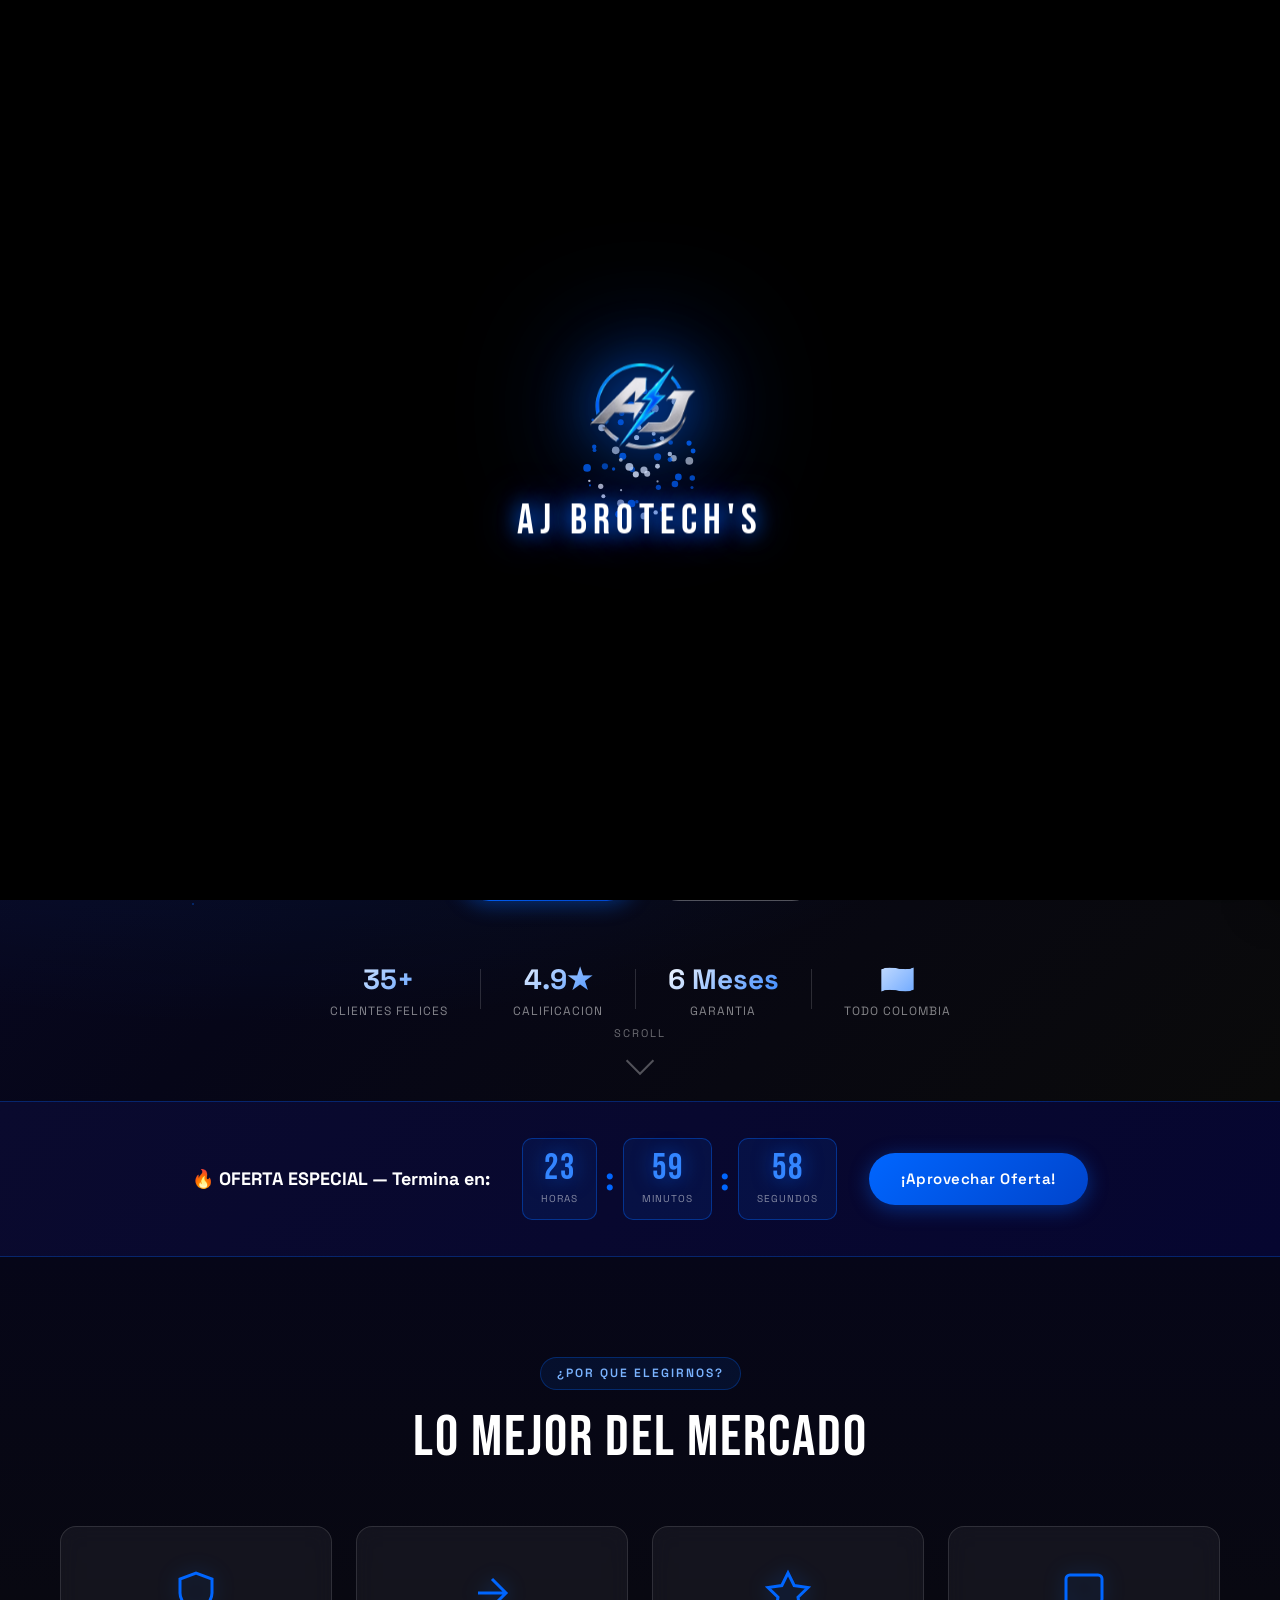
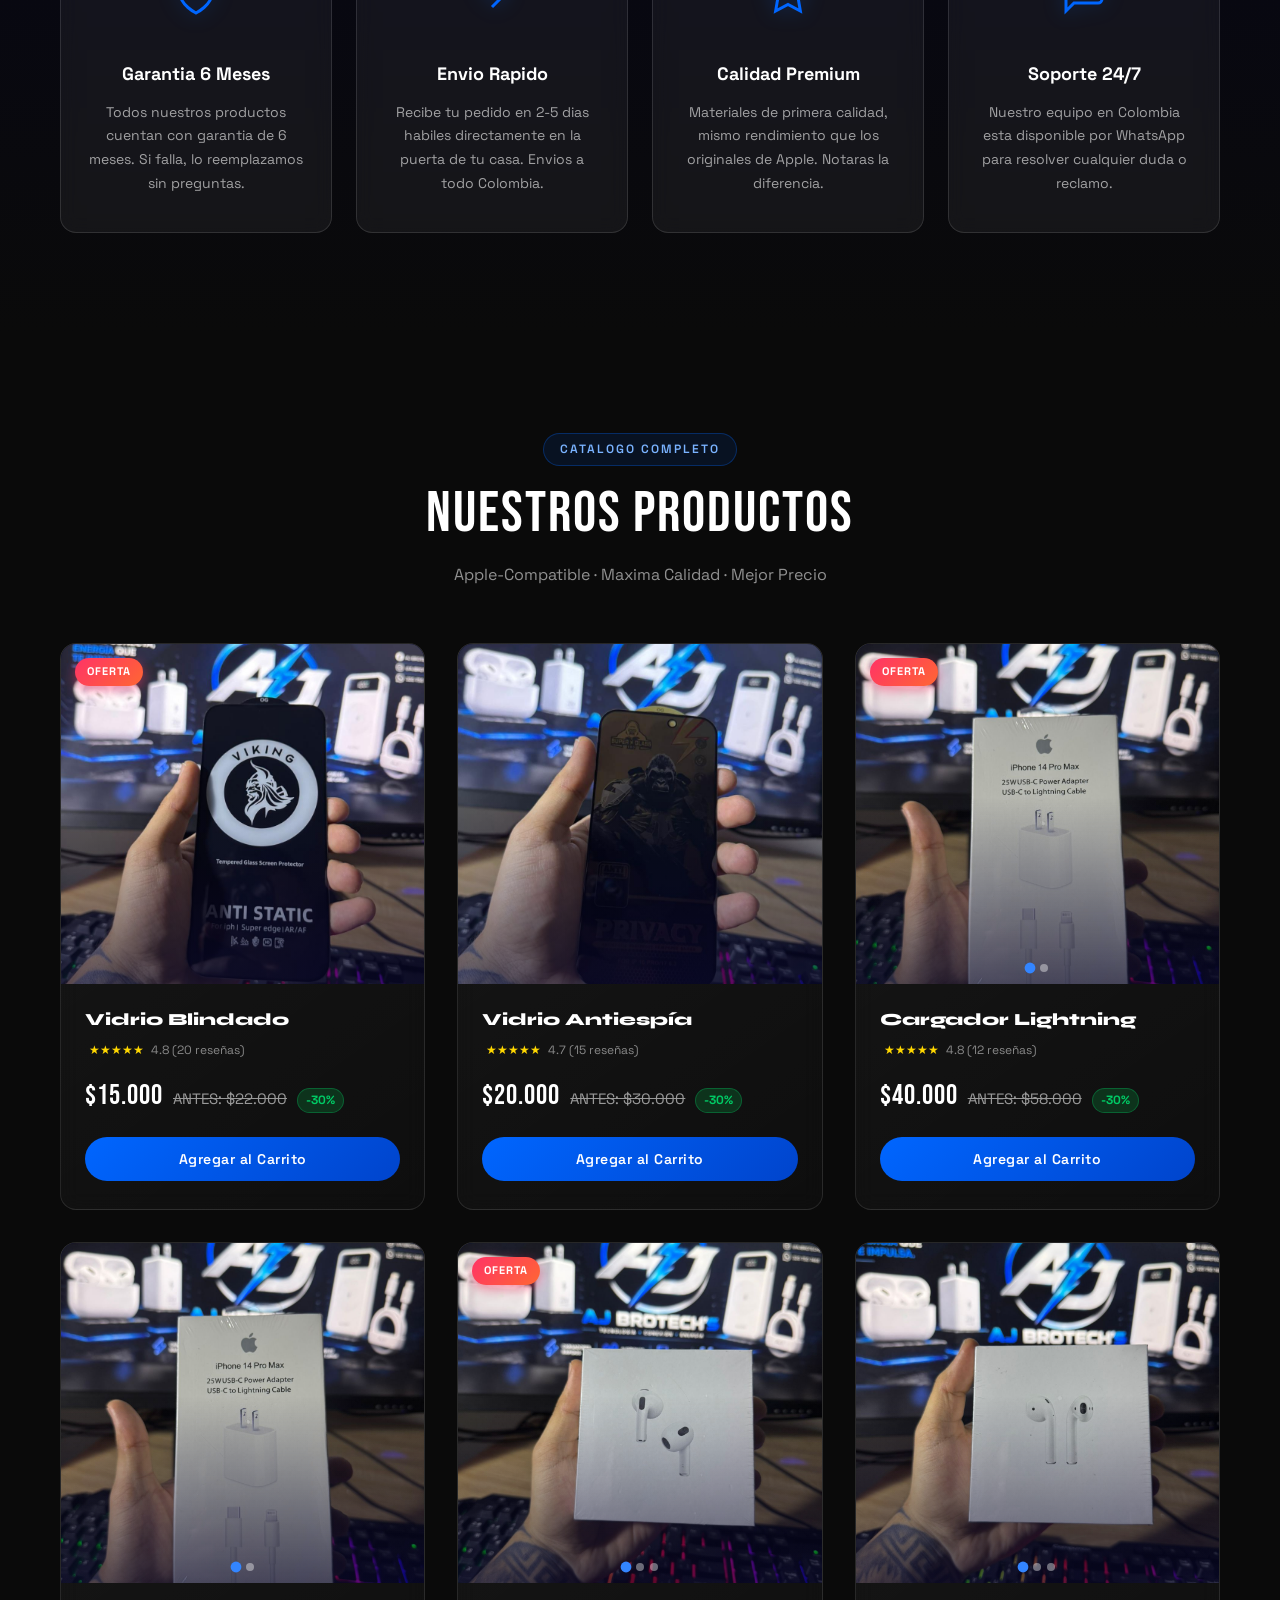
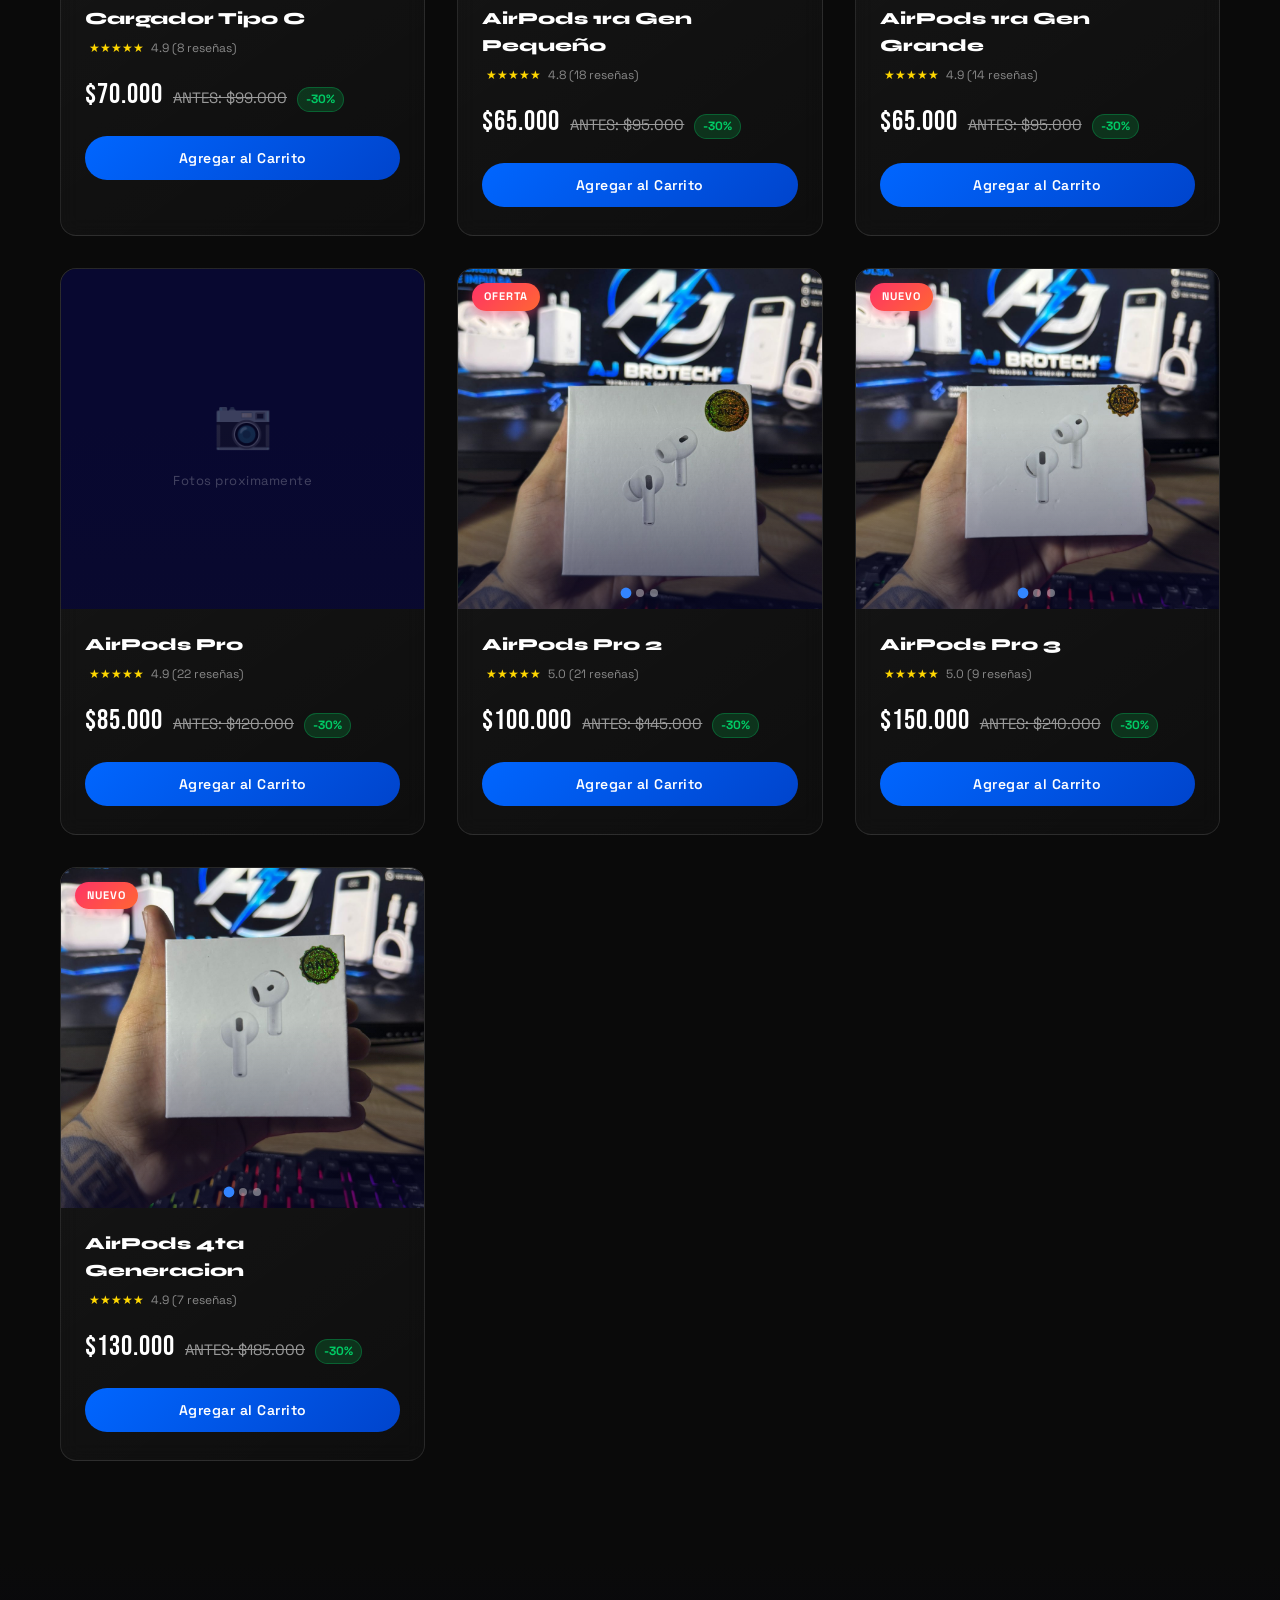
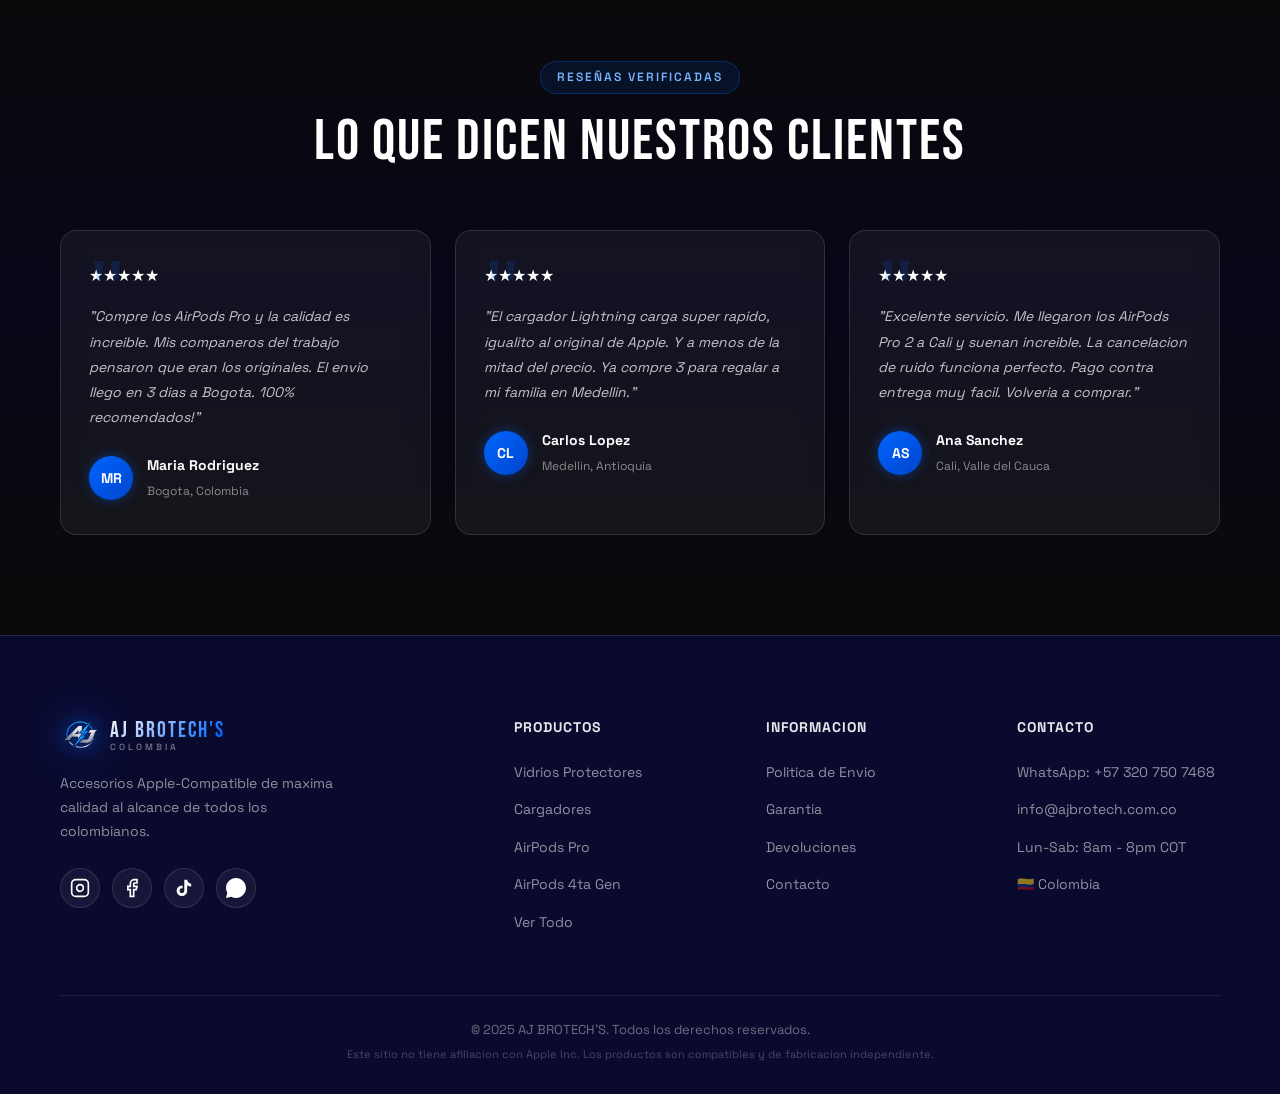
==== commit ae0dc466: "Fix: remove Checkout from navbar and correct spelling of Reseñas" ====
--- a/index.html
+++ b/index.html
@@ -1,4 +1,4 @@
-﻿<!DOCTYPE html>
+<!DOCTYPE html>
 <html lang="es">
 <head>
   <meta charset="UTF-8" />
@@ -50,8 +50,7 @@
       <ul class="nav-links" id="navLinks">
         <li><a href="#productos">Productos</a></li>
         <li><a href="#features">Beneficios</a></li>
-        <li><a href="#testimonios">Resenas</a></li>
-        <li><a href="checkout.html" class="nav-checkout-btn">Checkout</a></li>
+        <li><a href="#testimonios">Reseñas</a></li>
       </ul>
       <button class="cart-btn" id="cartBtn" aria-label="Abrir carrito">
         <svg width="22" height="22" viewBox="0 0 24 24" fill="none" stroke="currentColor" stroke-width="2" stroke-linecap="round" stroke-linejoin="round">
@@ -199,7 +198,7 @@
   <section class="testimonials" id="testimonios">
     <div class="container">
       <div class="section-header">
-        <span class="section-tag">Resenas Verificadas</span>
+        <span class="section-tag">Reseñas Verificadas</span>
         <h2 class="section-title">Lo Que Dicen Nuestros Clientes</h2>
       </div>
       <div class="testimonials-grid">
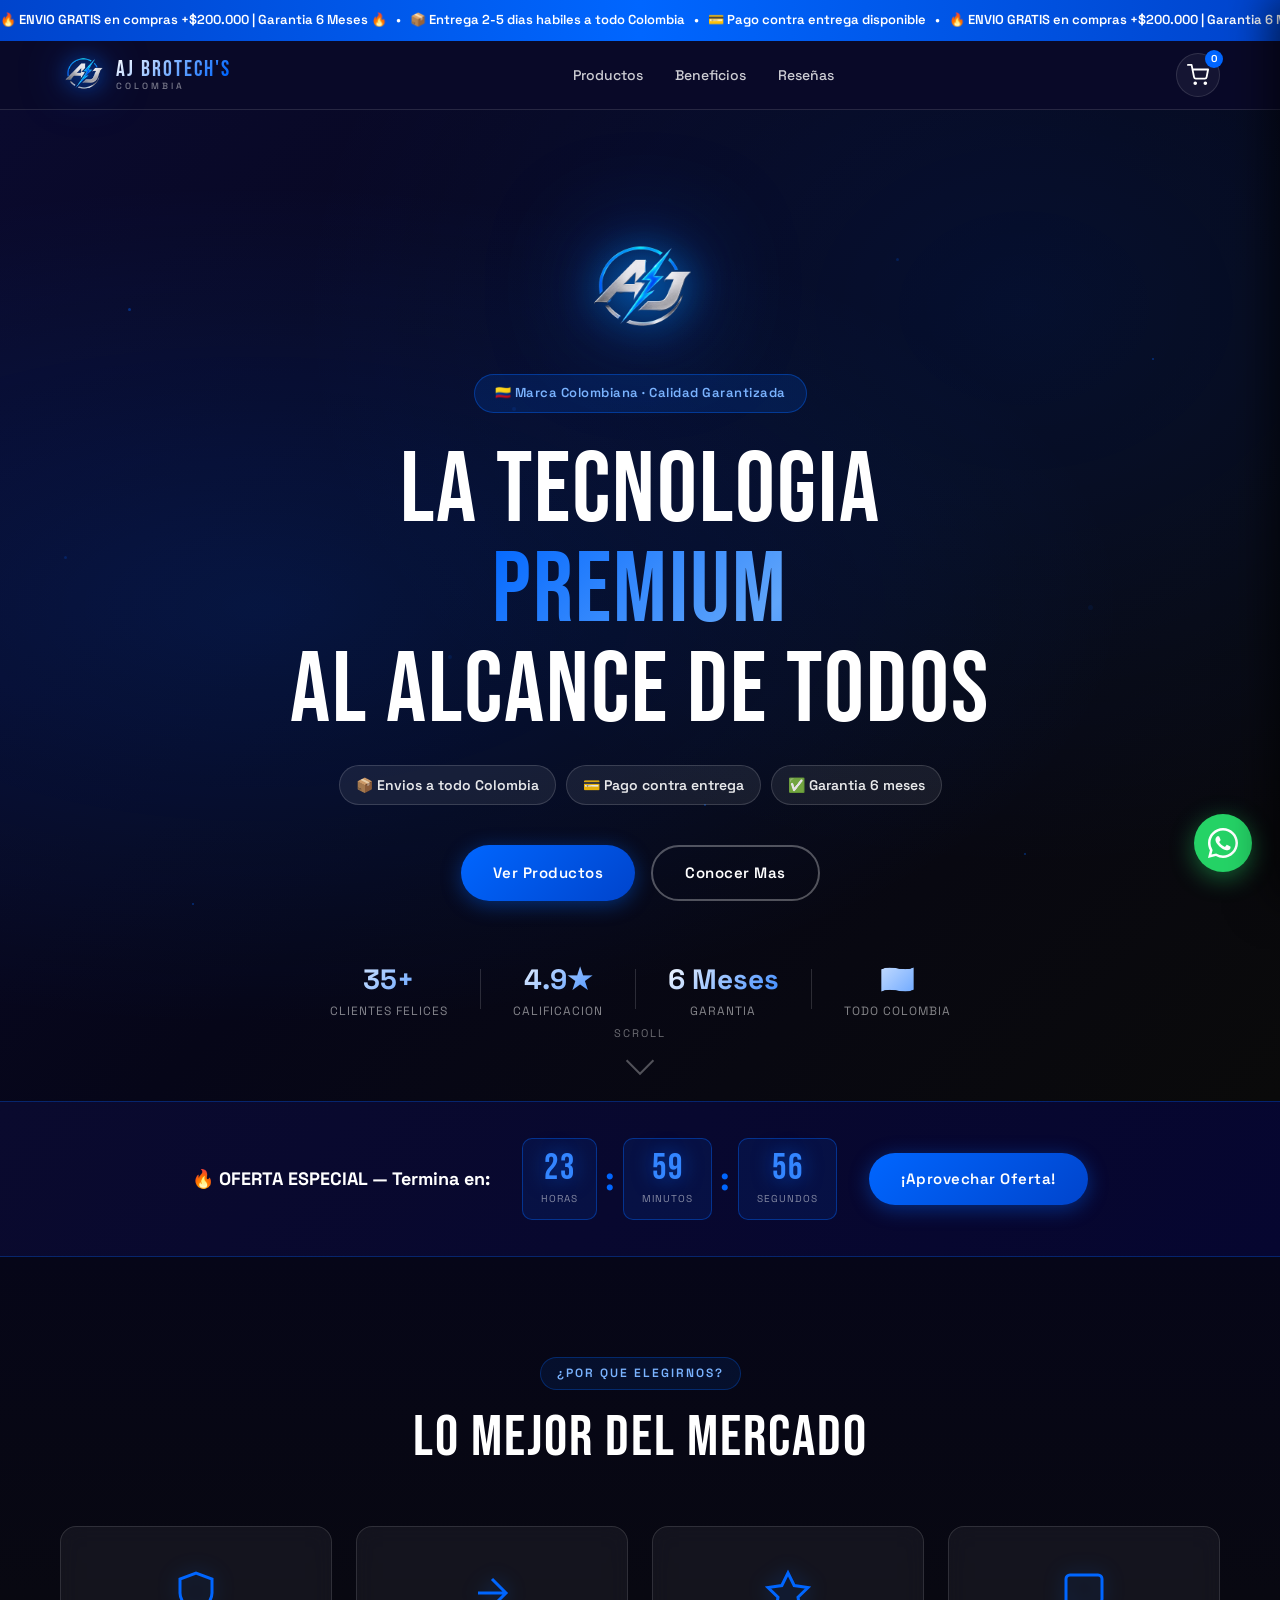
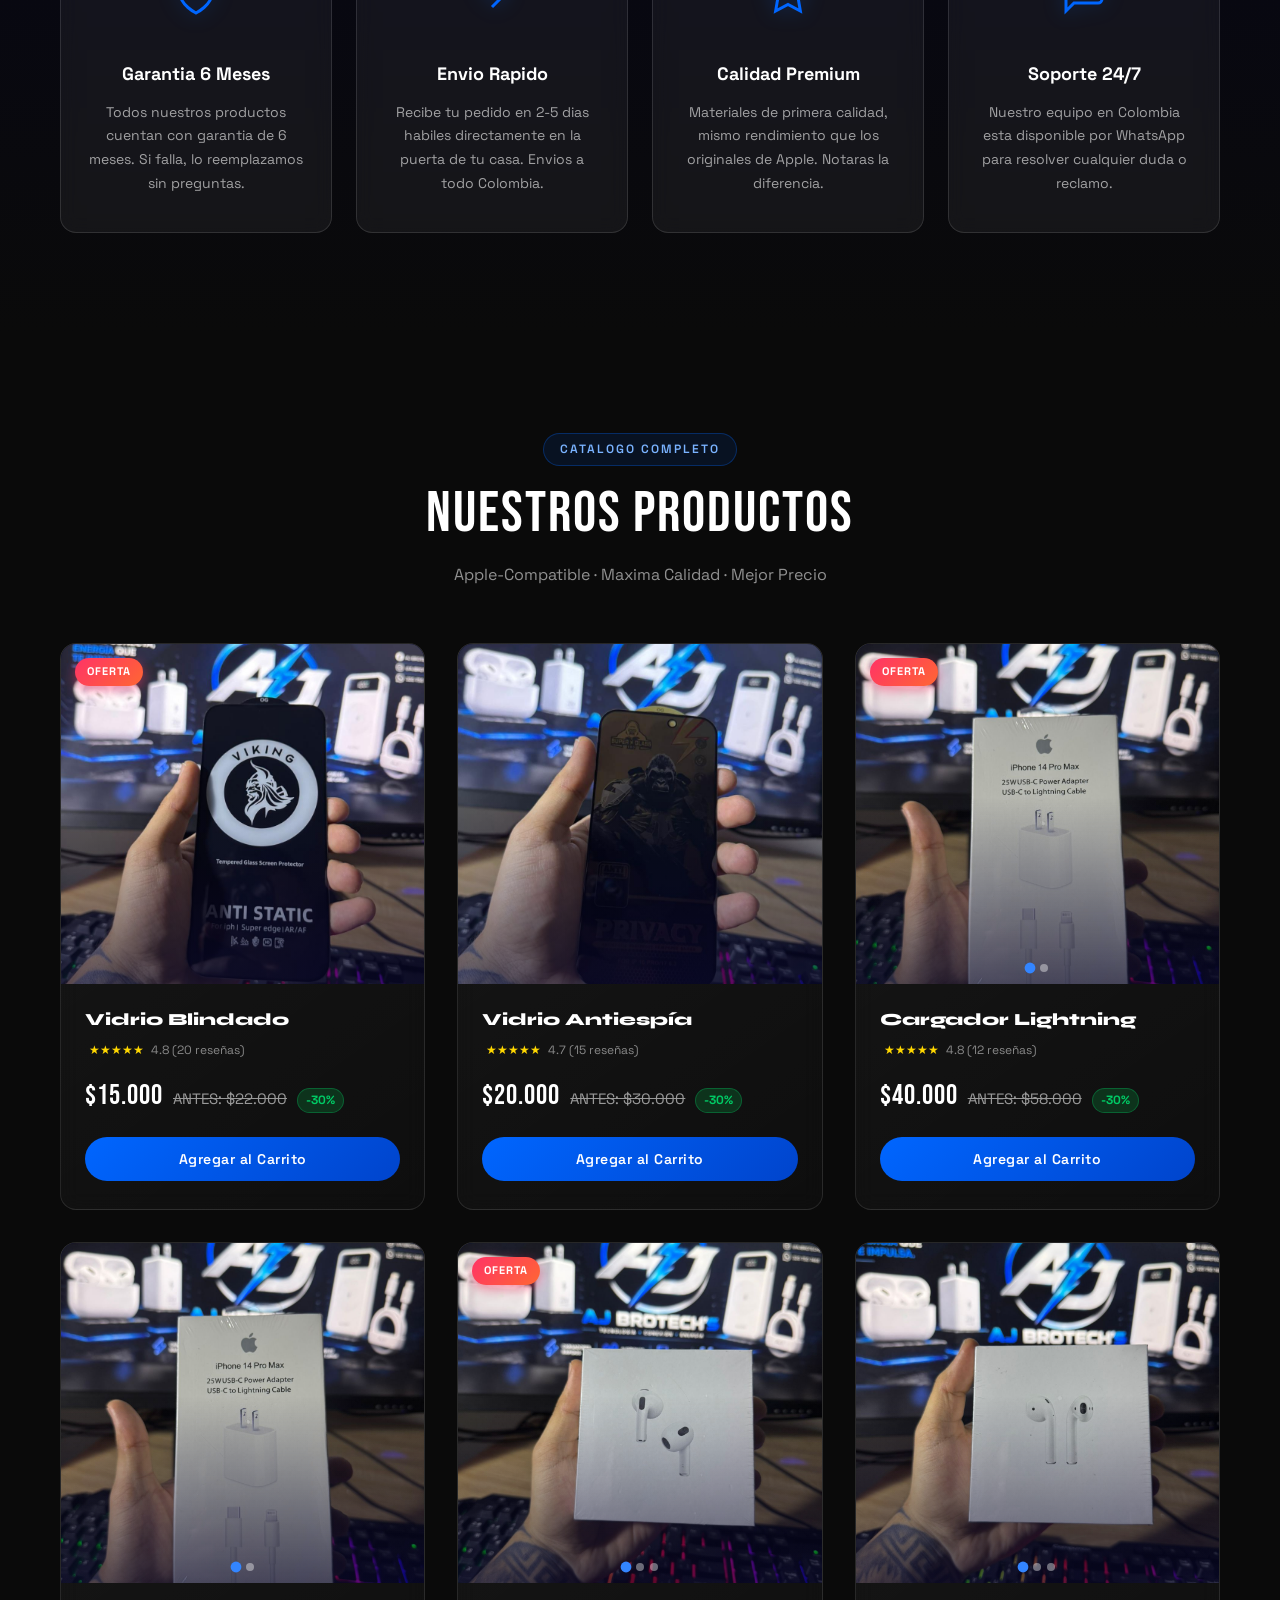
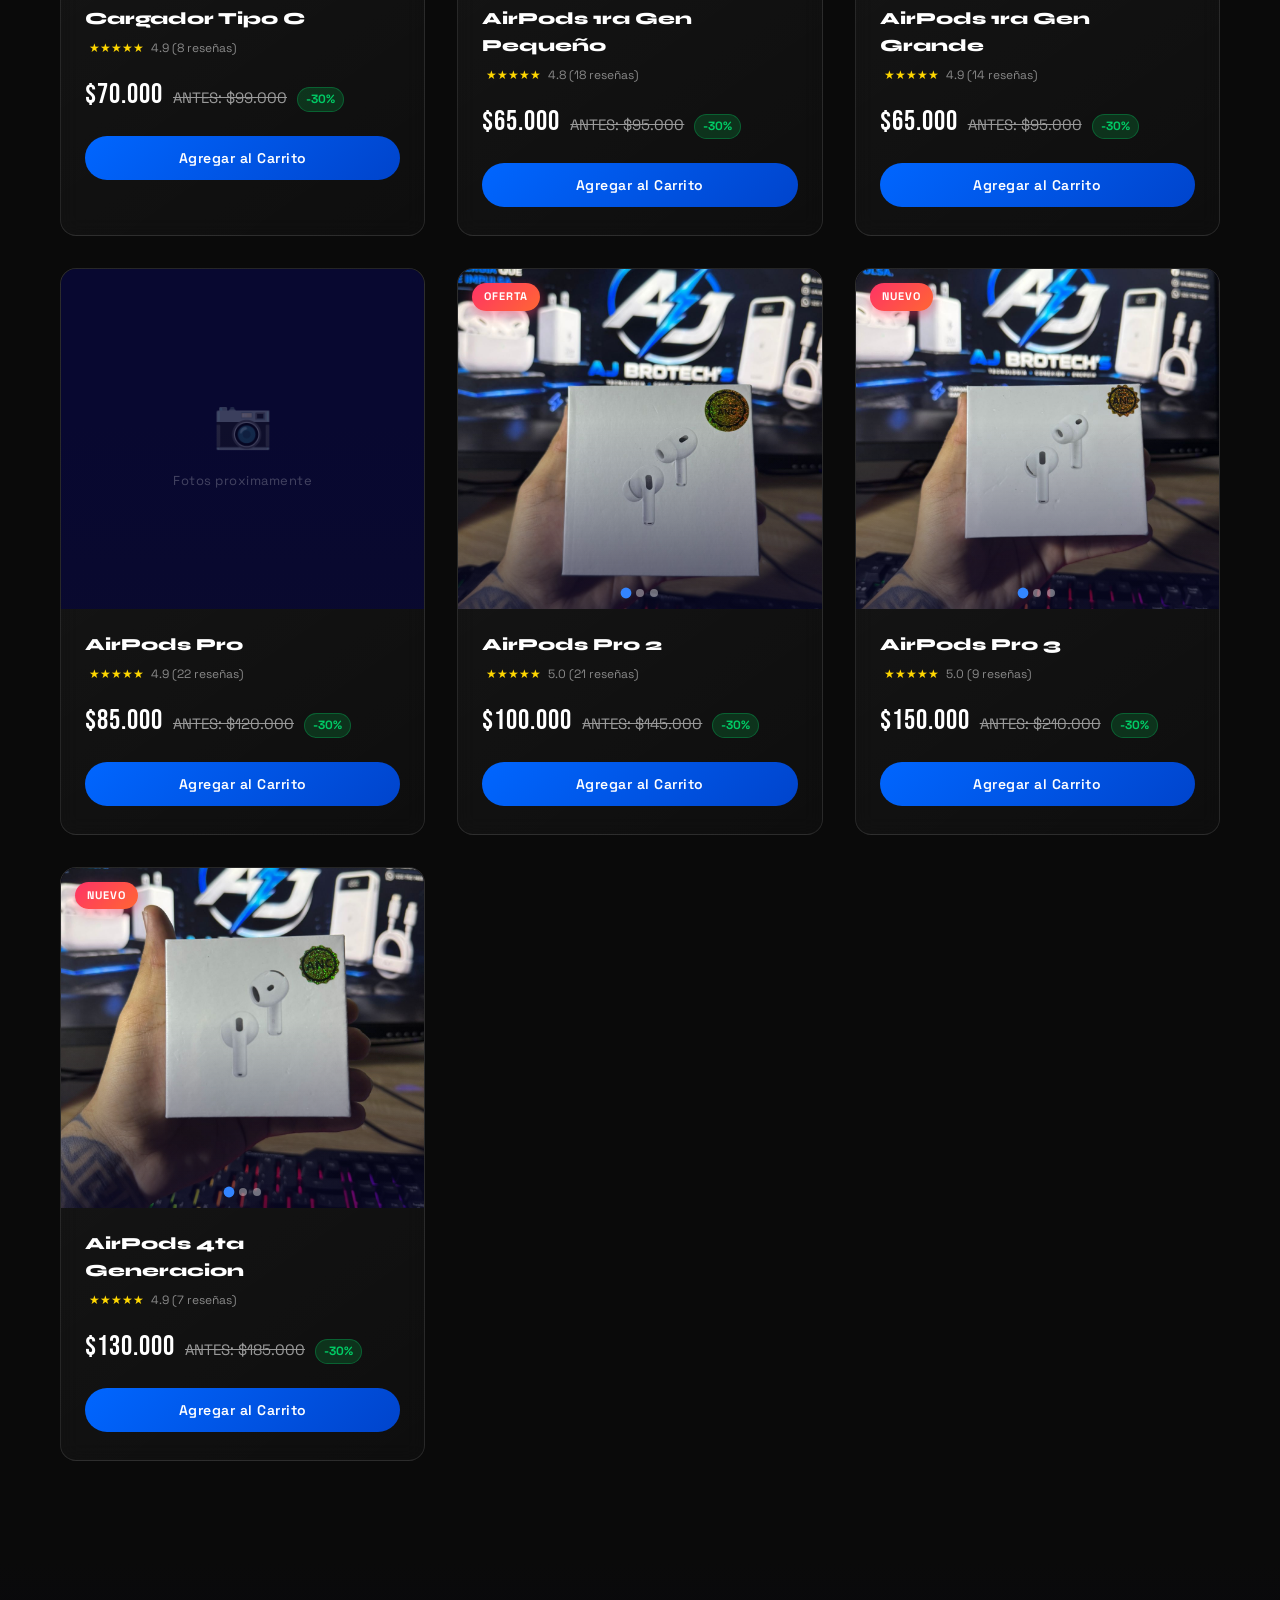
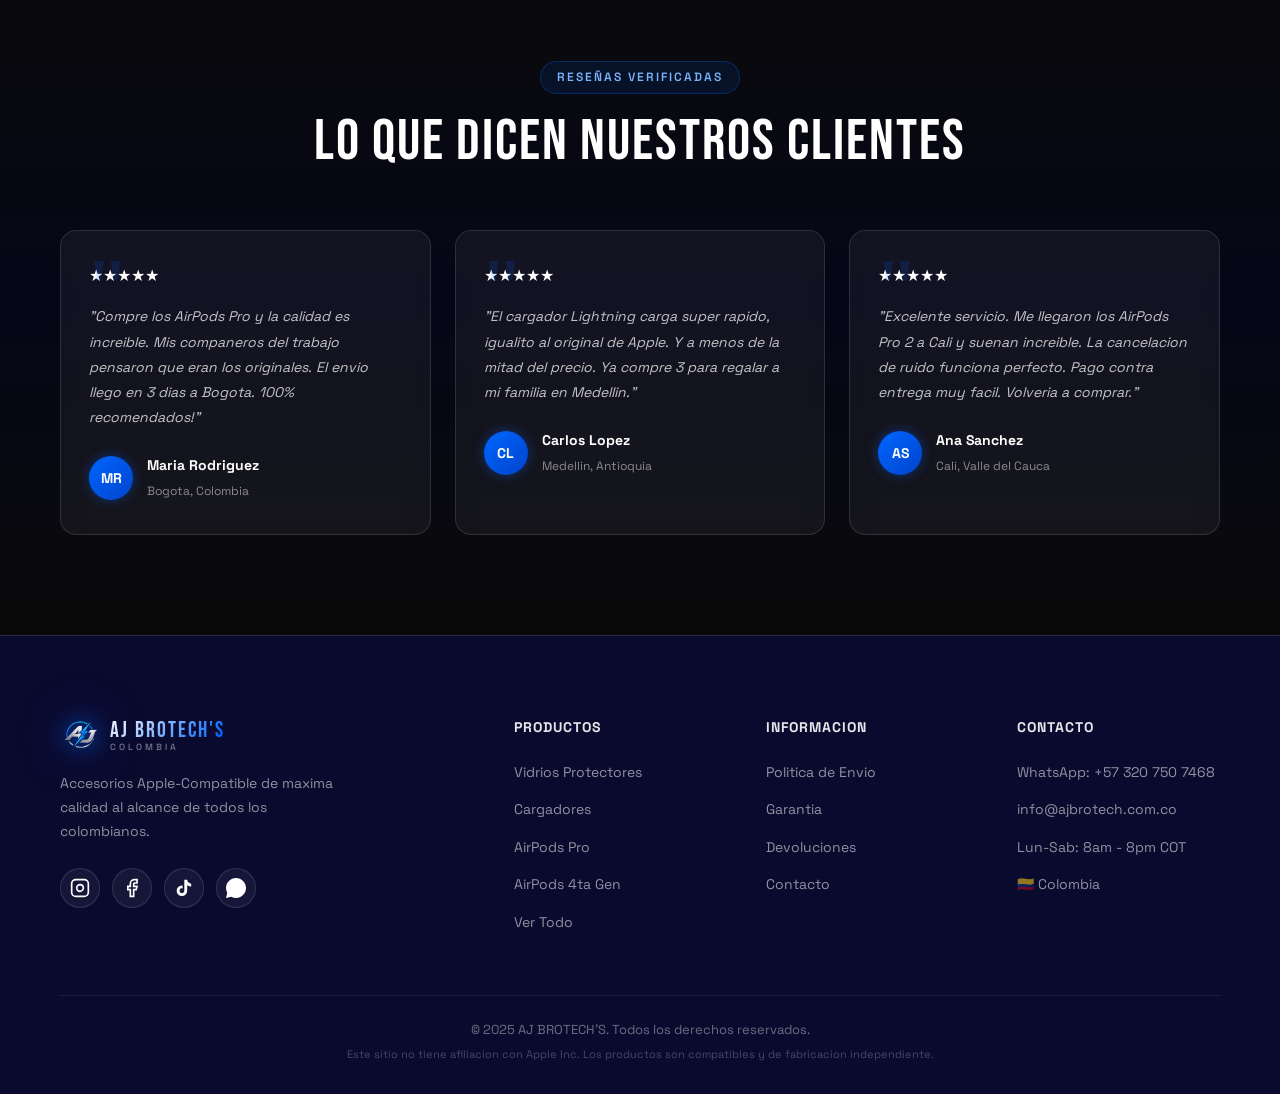
==== commit 90ae4dff: "Fix: automatic payment status update on Mercado Pago success redirect" ====
--- a/index.html
+++ b/index.html
@@ -590,6 +590,16 @@
   })();
   /* ===== END INTRO ===== */
   </script>
+  <!-- Success Modal for Mercado Pago -->
+  <div class="modal-overlay" id="mpSuccessModal">
+    <div class="modal-box">
+      <div class="modal-success-icon">🎉</div>
+      <h2>¡Pago Confirmado!</h2>
+      <p>Gracias por tu compra. Hemos recibido tu pago y tu pedido ya está confirmado. Nos pondremos en contacto contigo por WhatsApp para coordinar el envío.</p>
+      <button class="btn btn-primary glow-btn modal-btn" id="mpSuccessClose">Excelente</button>
+    </div>
+  </div>
+
 </body>
 </html>
 
--- a/styles.css
+++ b/styles.css
@@ -1899,3 +1899,73 @@
   color: #00cc66 !important;
   font-size: 14px;
 }
+
+/* ===== Success Modal para Retorno de Mercado Pago ===== */
+.modal-overlay {
+  position: fixed;
+  inset: 0;
+  background: rgba(0, 0, 0, 0.85);
+  backdrop-filter: blur(10px);
+  z-index: 9999;
+  display: flex;
+  align-items: center;
+  justify-content: center;
+  padding: 20px;
+  opacity: 0;
+  pointer-events: none;
+  transition: opacity 0.4s cubic-bezier(0.16, 1, 0.3, 1);
+}
+.modal-overlay.show {
+  opacity: 1;
+  pointer-events: all;
+}
+.modal-box {
+  background: radial-gradient(ellipse at top right, rgba(0,102,255,0.15), transparent 60%), #0d0d3a;
+  border: 1px solid rgba(0, 102, 255, 0.3);
+  border-radius: 24px;
+  padding: 40px;
+  width: 100%;
+  max-width: 440px;
+  text-align: center;
+  box-shadow: 0 25px 50px -12px rgba(0, 0, 0, 0.5);
+  transform: translateY(20px) scale(0.95);
+  transition: transform 0.4s cubic-bezier(0.16, 1, 0.3, 1);
+}
+.modal-overlay.show .modal-box {
+  transform: translateY(0) scale(1);
+}
+.modal-success-icon {
+  font-size: 56px;
+  margin-bottom: 20px;
+  animation: bounce-in 0.6s cubic-bezier(0.175, 0.885, 0.32, 1.275);
+}
+@keyframes bounce-in {
+  0% { transform: scale(0.3); opacity: 0; }
+  50% { transform: scale(1.1); }
+  70% { transform: scale(0.9); }
+  100% { transform: scale(1); opacity: 1; }
+}
+.modal-box h2 {
+  font-family: 'Syne', sans-serif;
+  font-size: 26px;
+  font-weight: 800;
+  margin-bottom: 12px;
+  color: #fff;
+}
+.modal-box p {
+  font-size: 14px;
+  color: rgba(255, 255, 255, 0.7);
+  line-height: 1.6;
+  margin-bottom: 24px;
+}
+.modal-btn {
+  display: inline-block;
+  width: 100%;
+  padding: 14px;
+  border-radius: 50px;
+  font-weight: 700;
+  font-size: 15px;
+  text-align: center;
+  transition: 0.3s;
+}
+
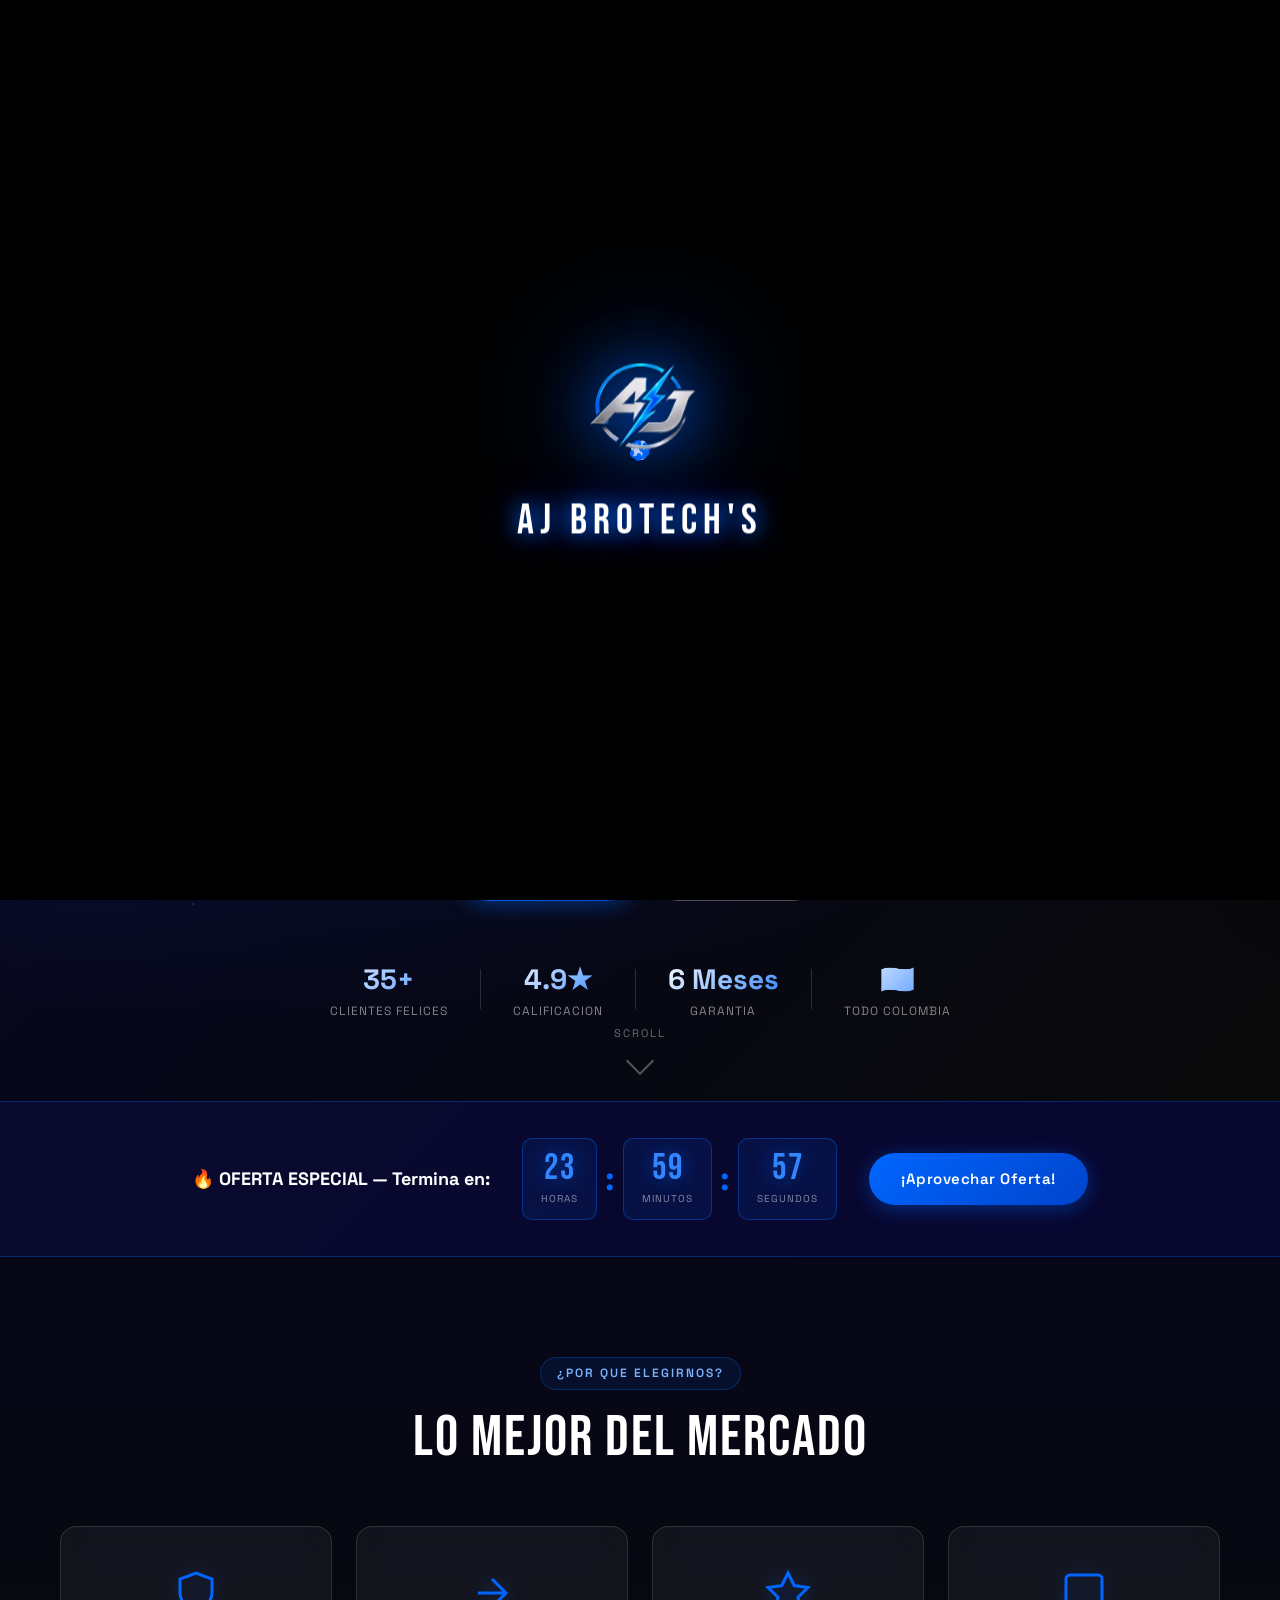
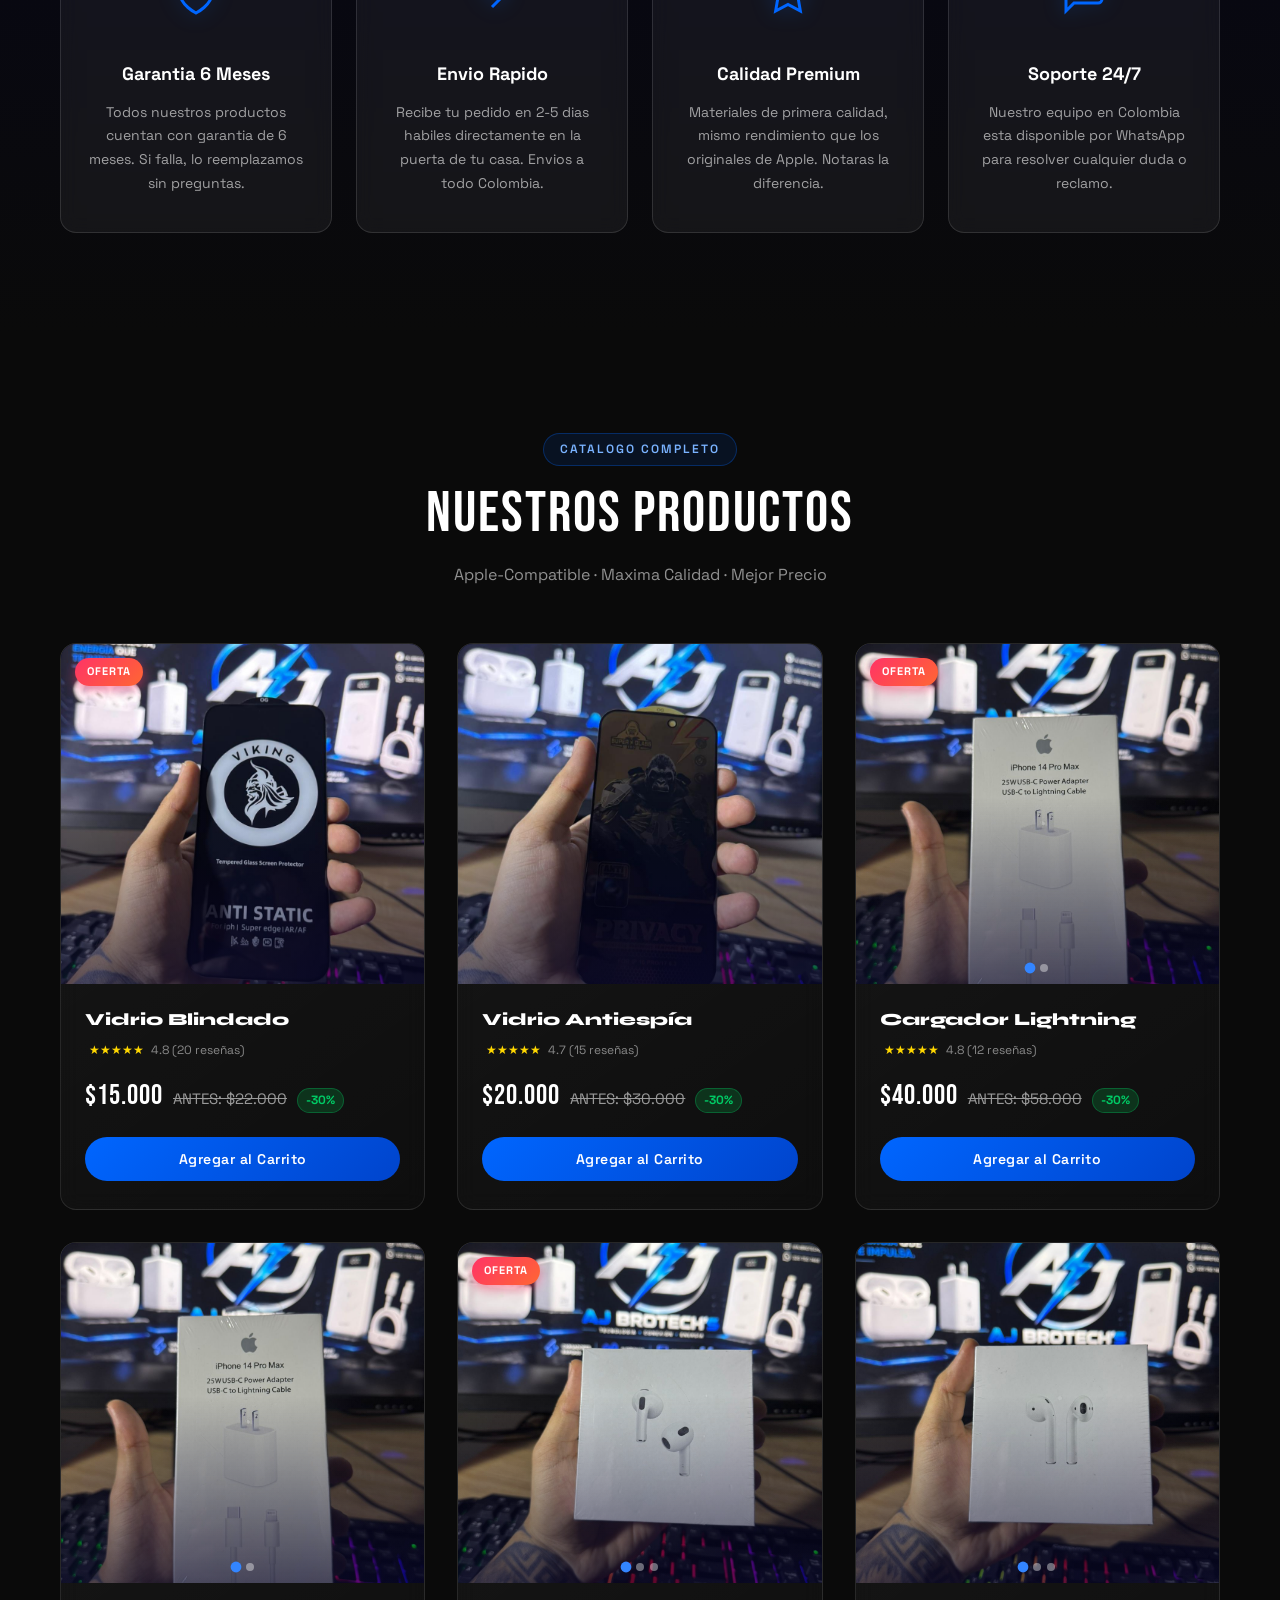
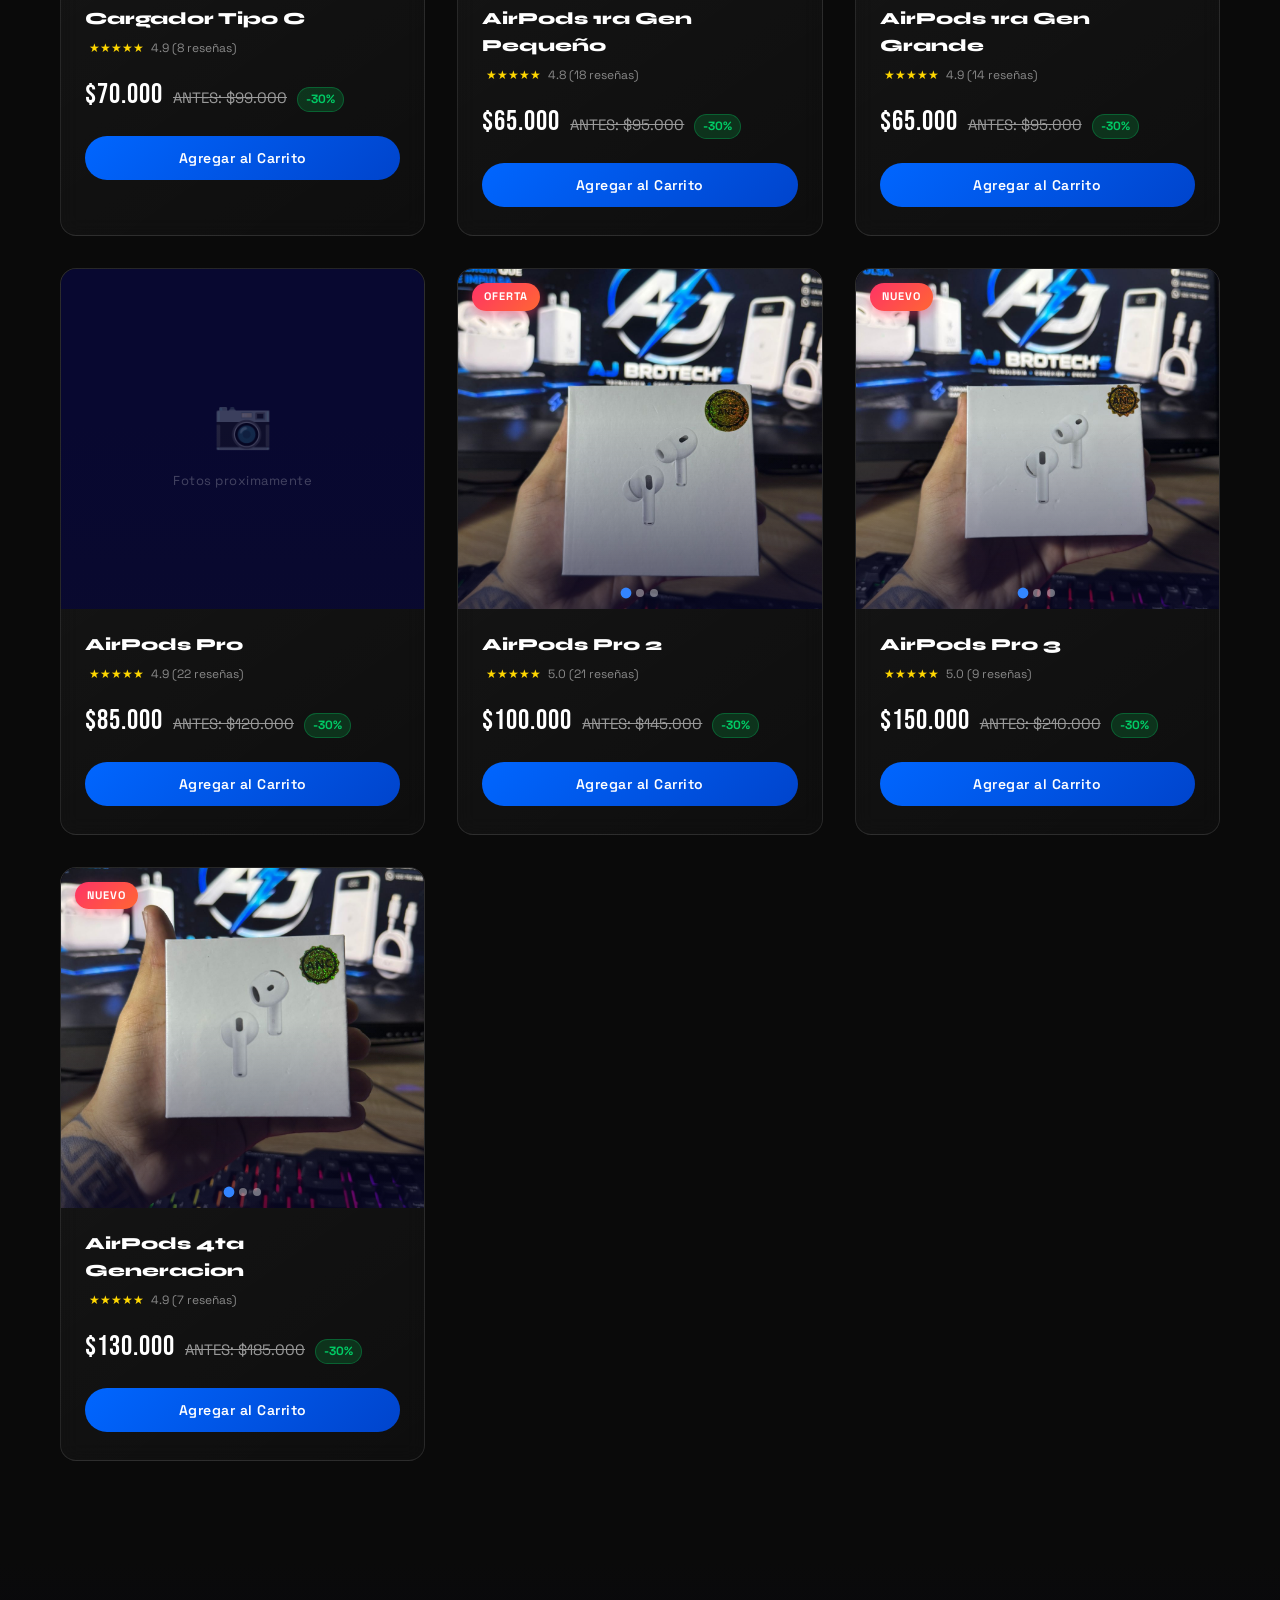
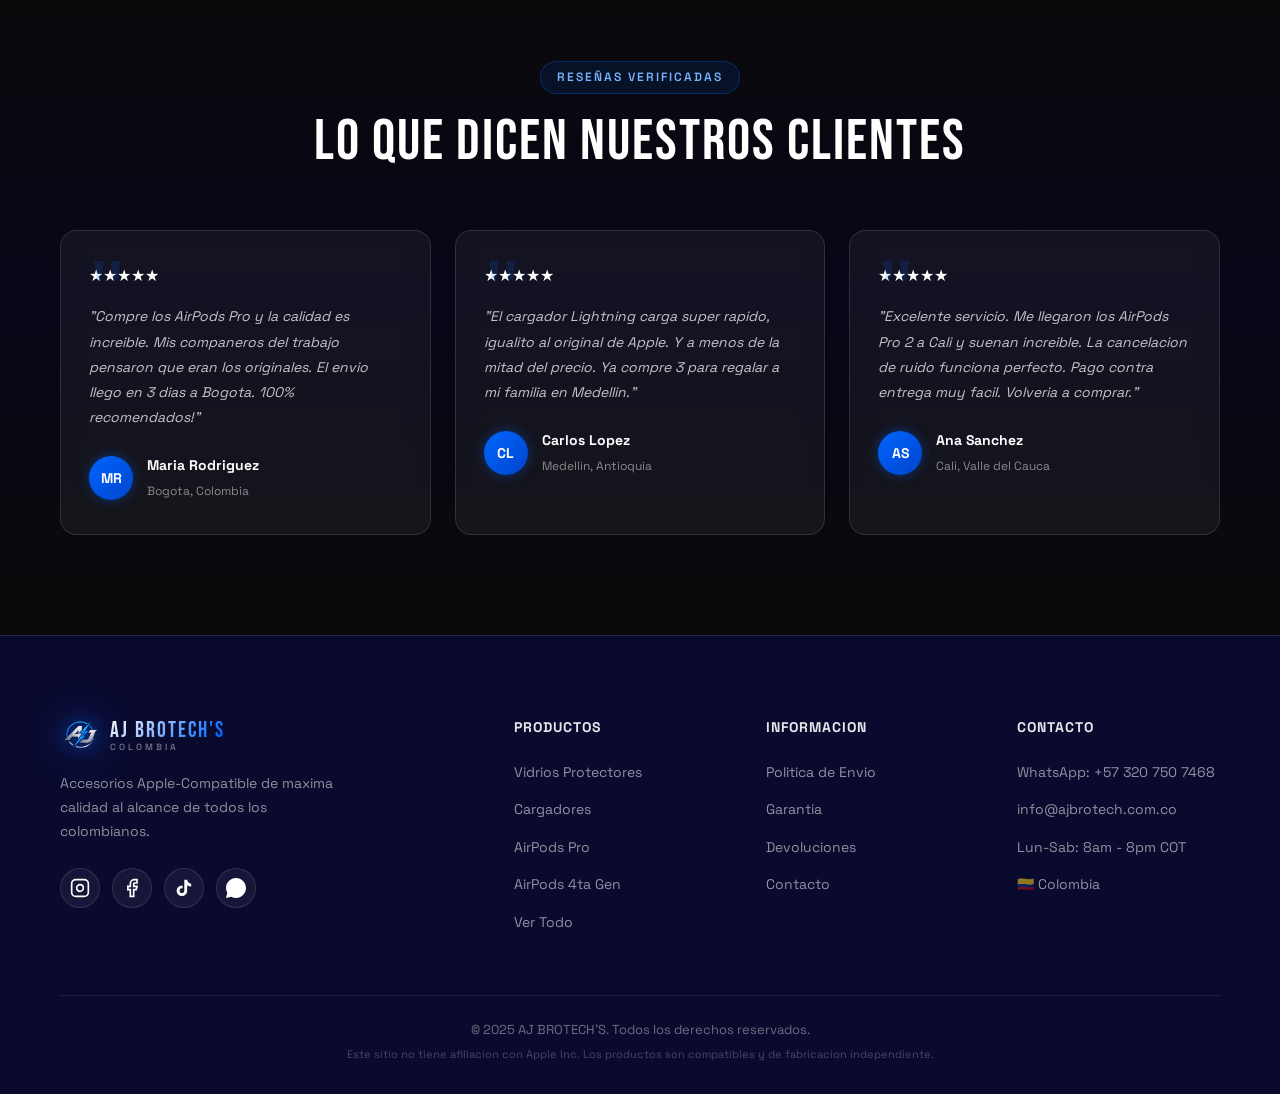
==== commit 31efd67c: "Implement direct product ad links with smooth scroll & highlight effect, and Meta/Google conversion " ====
--- a/index.html
+++ b/index.html
@@ -8,6 +8,34 @@
   <link rel="preconnect" href="https://fonts.gstatic.com" crossorigin />
   <link href="https://fonts.googleapis.com/css2?family=Bebas+Neue&family=Space+Grotesk:wght@300;400;500;600;700&family=Syne:wght@700;800&display=swap" rel="stylesheet" />
   <link rel="stylesheet" href="styles.css" />
+
+  <!-- Meta Pixel Code (Descomenta e ingresa tu Pixel ID) -->
+  <!--
+  <script>
+    !function(f,b,e,v,n,t,s)
+    {if(f.fbq)return;n=f.fbq=function(){n.callMethod?
+    n.callMethod.apply(n,arguments):n.queue.push(arguments)};
+    if(!f._fbq)f._fbq=n;n.push=n;n.loaded=!0;n.version='2.0';
+    n.queue=[];t=b.createElement(e);t.async=!0;
+    t.src=v;s=b.getElementsByTagName(e)[0];
+    s.parentNode.insertBefore(t,s)}(window, document,'script',
+    'https://connect.facebook.net/en_US/fbevents.js');
+    fbq('init', 'TU_PIXEL_ID'); // <- Ingresa tu ID aquí
+    fbq('track', 'PageView');
+  </script>
+  -->
+  <!-- End Meta Pixel Code -->
+
+  <!-- Google Analytics / Google tag (Descomenta e ingresa tu ID) -->
+  <!--
+  <script async src="https://www.googletagmanager.com/gtag/js?id=TU_GOOGLE_TAG_ID"></script>
+  <script>
+    window.dataLayer = window.dataLayer || [];
+    function gtag(){dataLayer.push(arguments);}
+    gtag('js', new Date());
+    gtag('config', 'TU_GOOGLE_TAG_ID'); // <- Ingresa tu ID aquí
+  </script>
+  -->
 </head>
 <body>
 
--- a/styles.css
+++ b/styles.css
@@ -1969,3 +1969,15 @@
   transition: 0.3s;
 }
 
+/* ===== Efecto Glow para Anuncios (Ads Redirect) ===== */
+@keyframes highlight-glow {
+  0% { box-shadow: 0 0 0 0 rgba(0, 102, 255, 0.7); border-color: rgba(0, 102, 255, 1); transform: scale(1.02); }
+  50% { box-shadow: 0 0 25px 8px rgba(0, 102, 255, 0.5); border-color: rgba(0, 102, 255, 1); transform: scale(1.02); }
+  100% { box-shadow: 0 0 0 0 rgba(0, 102, 255, 0); border-color: rgba(255, 255, 255, 0.08); transform: scale(1); }
+}
+.product-card.highlight-pulse {
+  animation: highlight-glow 1.5s ease-in-out 2;
+  z-index: 10;
+}
+
+
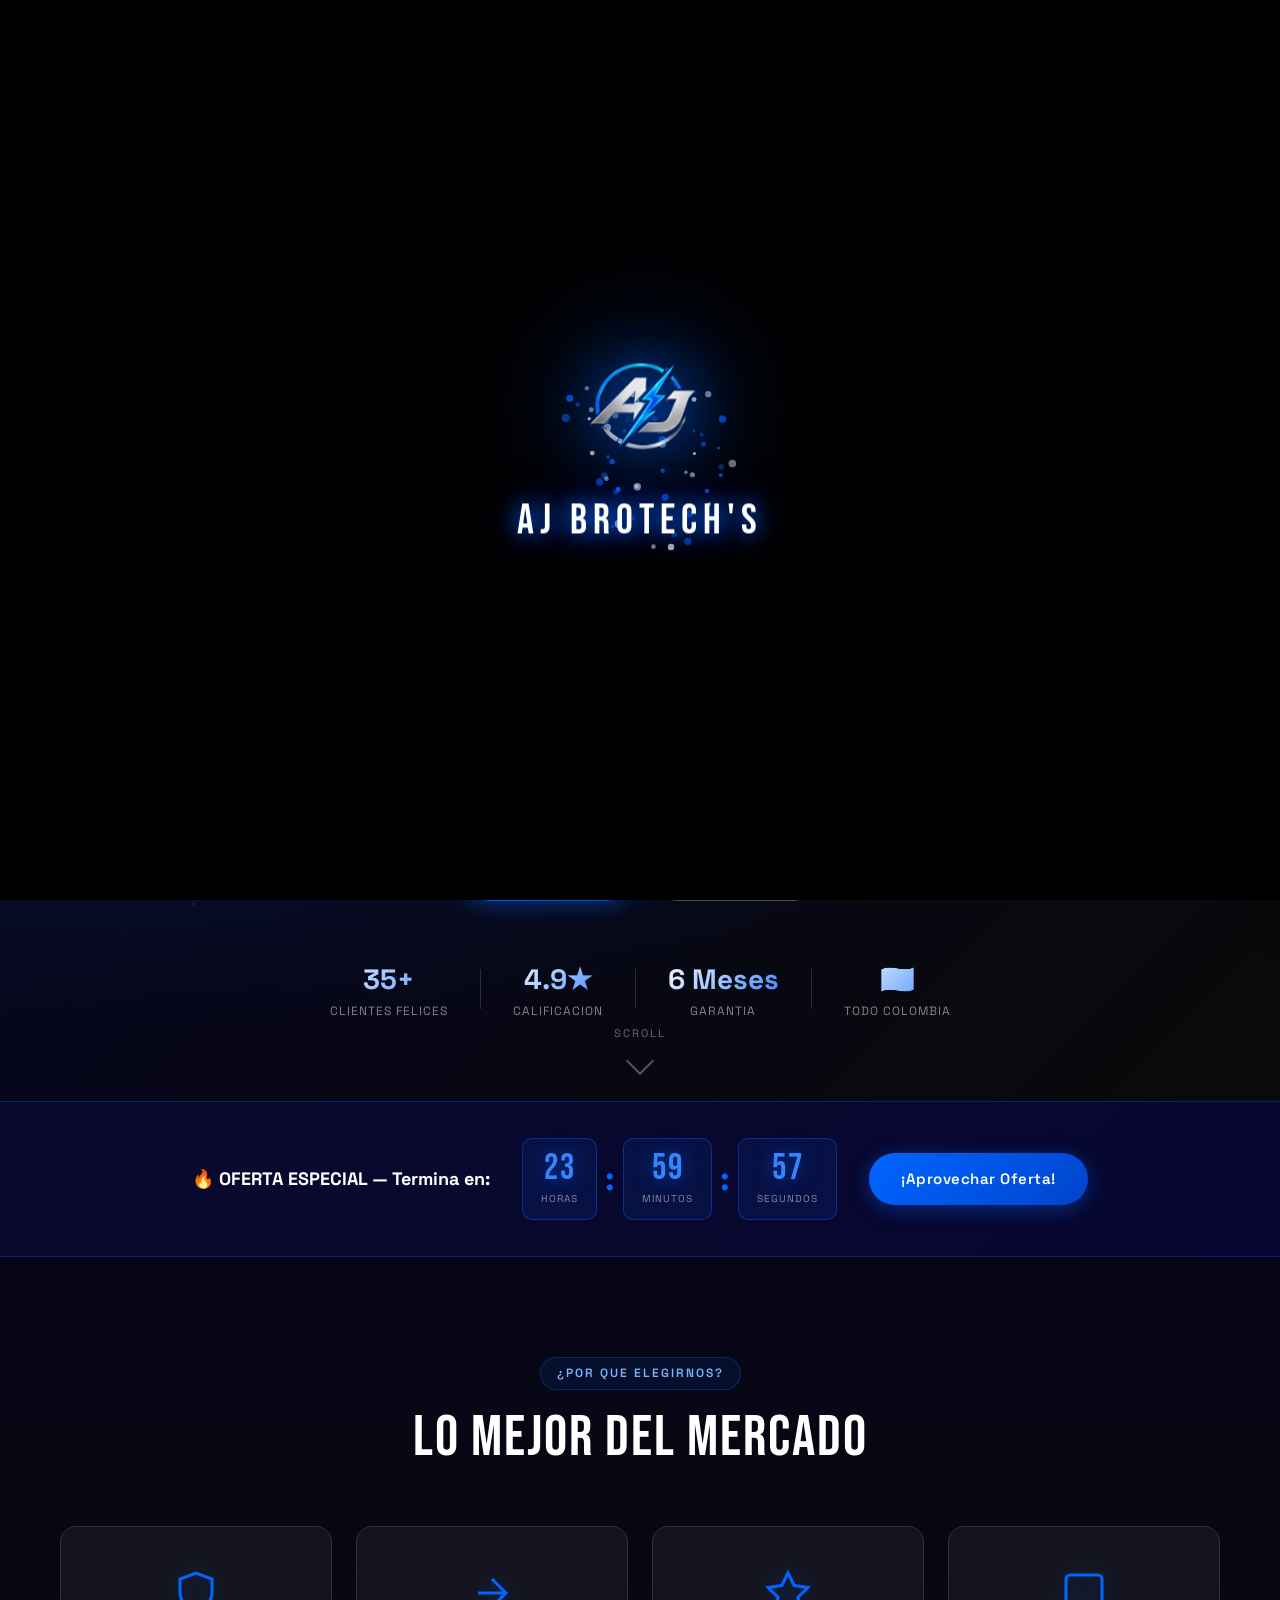
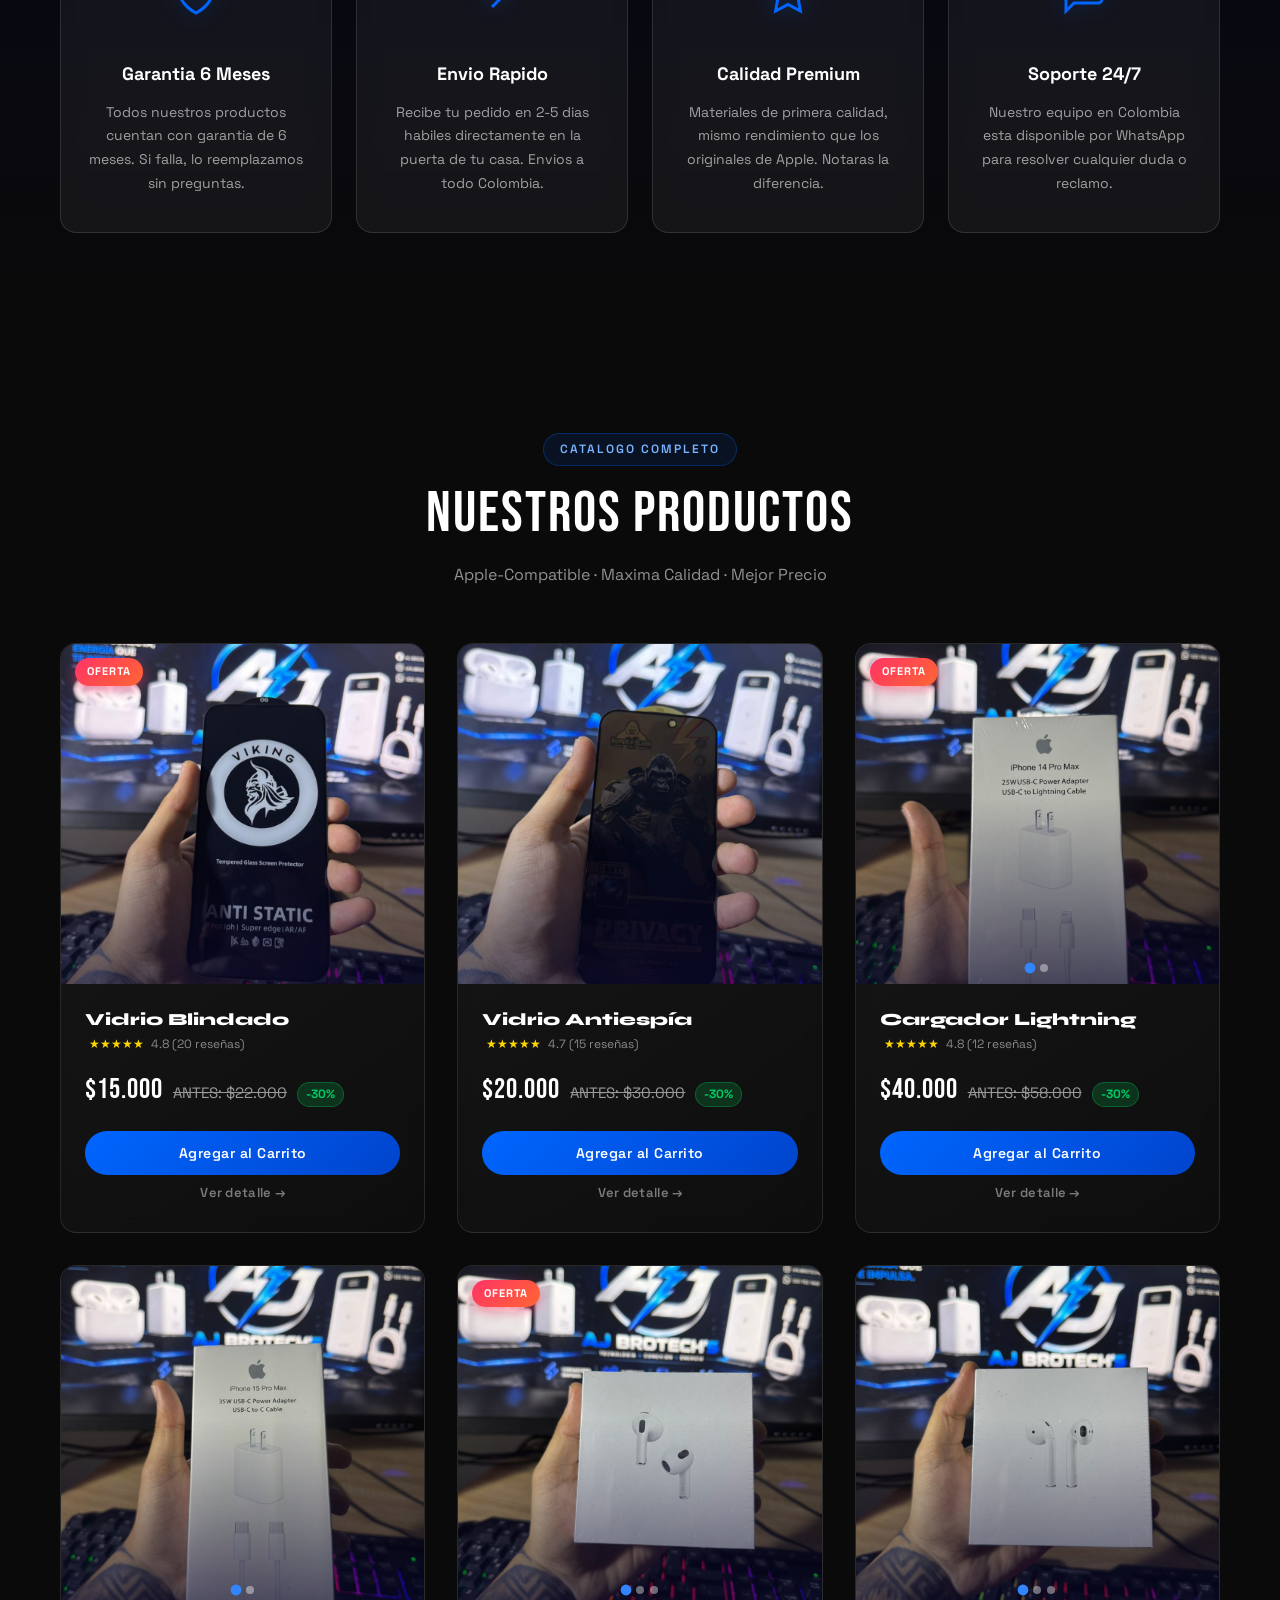
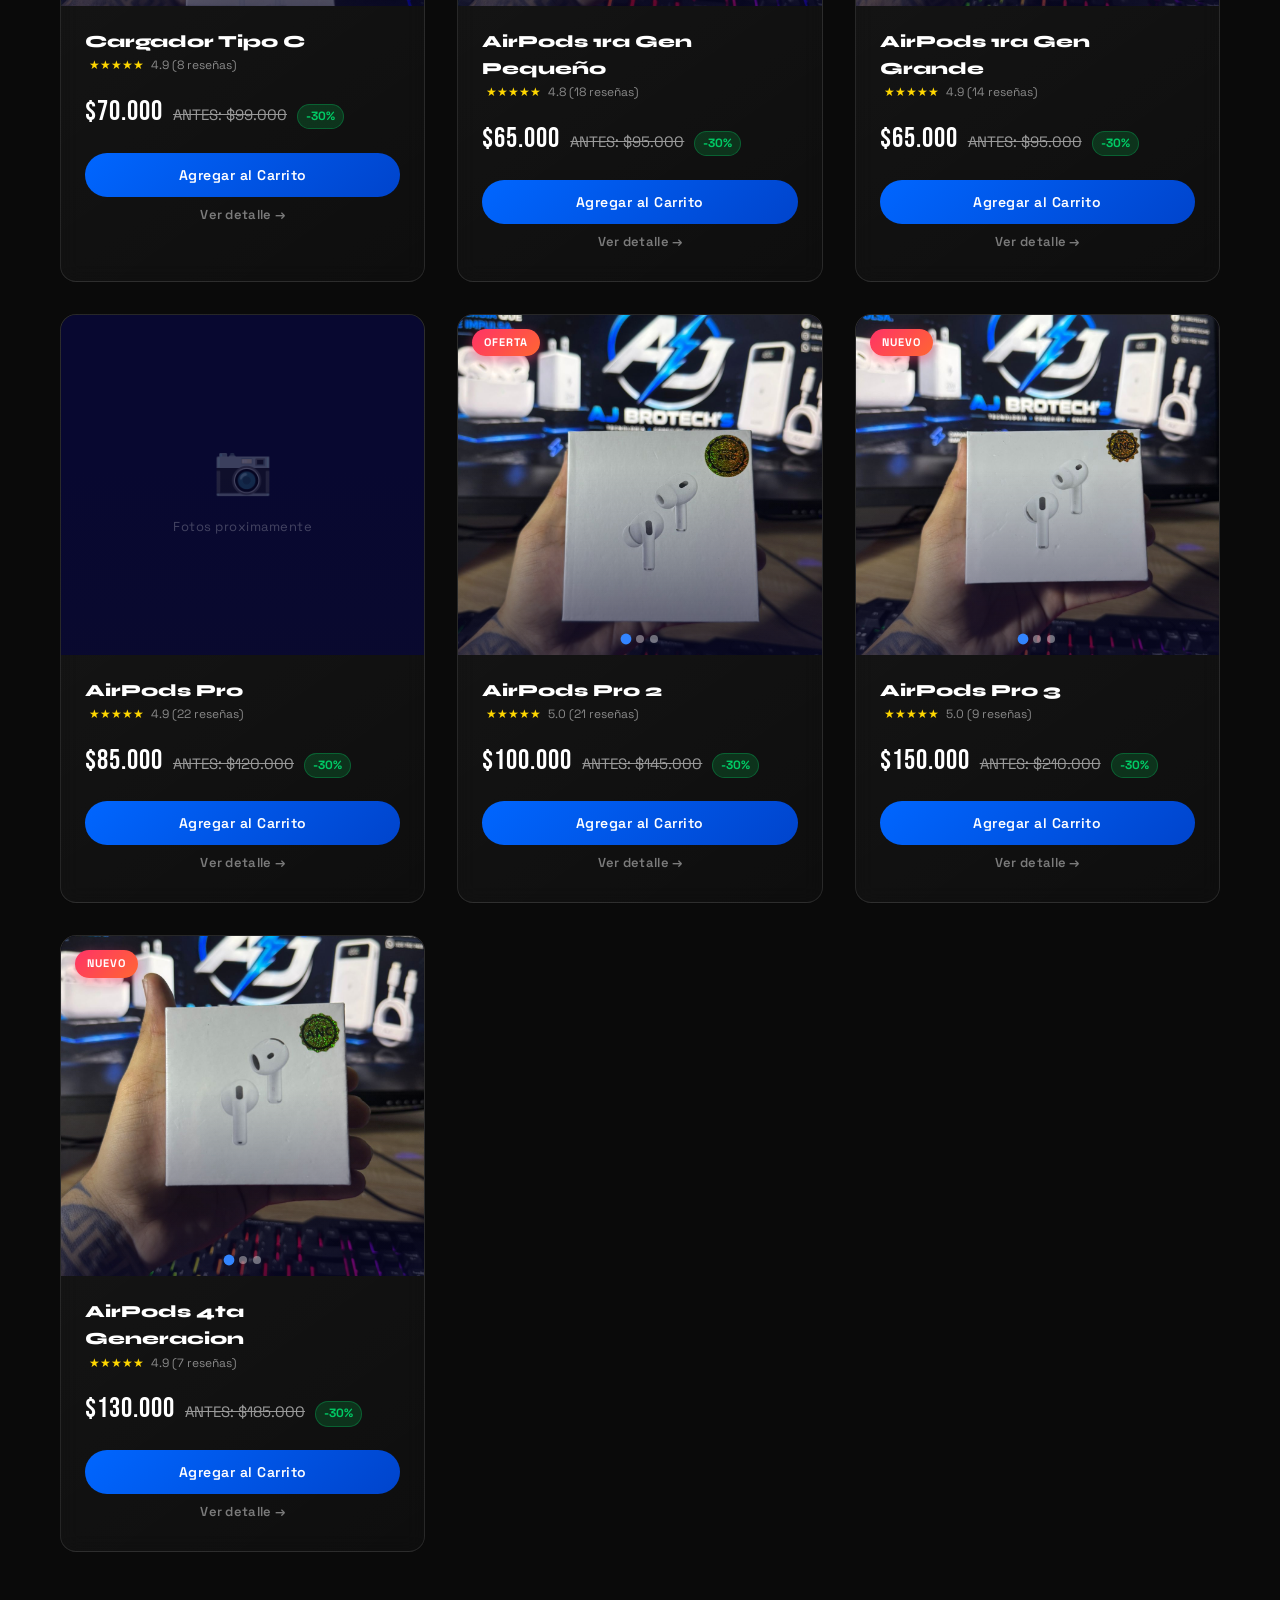
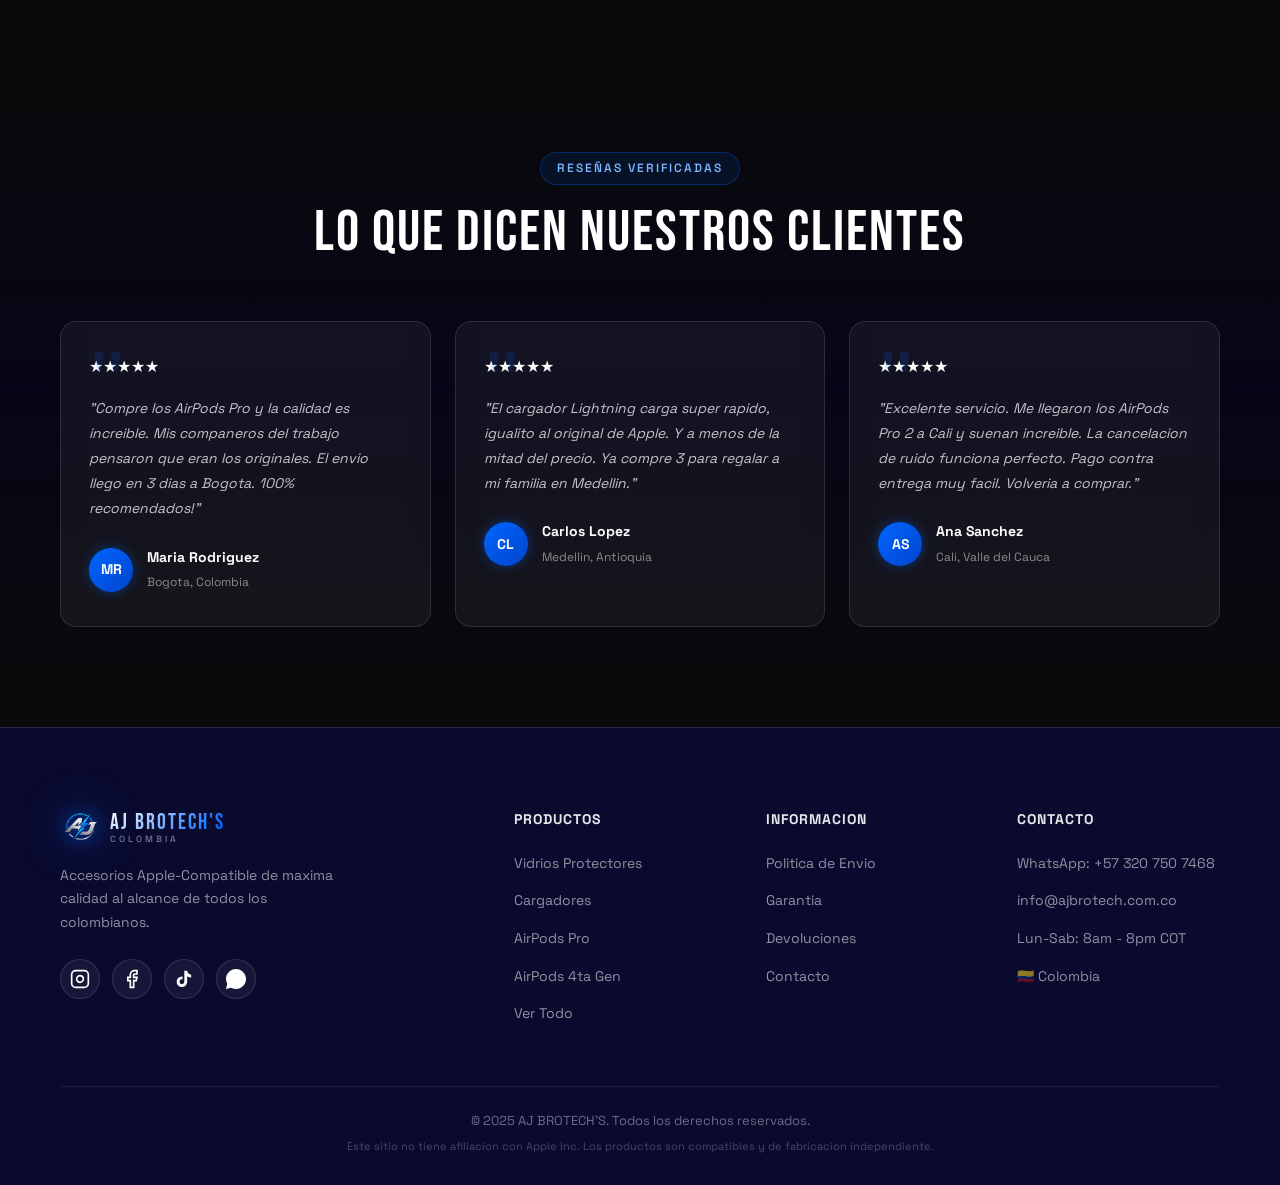
==== commit 3a6b3844: "feat: implementar modal unico de detalle de producto para movil y desktop" ====
--- a/index.html
+++ b/index.html
@@ -628,6 +628,16 @@
     </div>
   </div>
 
+  <!-- Product Detail Modal -->
+  <div class="modal-overlay" id="productDetailModal">
+    <div class="modal-box product-modal-box">
+      <button class="modal-close" id="productModalClose" aria-label="Cerrar modal">&times;</button>
+      <div class="product-modal-content" id="productModalContent">
+        <!-- Contenido dinámico inyectado por JS -->
+      </div>
+    </div>
+  </div>
+
 </body>
 </html>
 
--- a/styles.css
+++ b/styles.css
@@ -1232,6 +1232,19 @@
 
 .add-to-cart:active { transform: scale(0.98); }
 
+.product-detail-link {
+  display: block;
+  text-align: center;
+  color: rgba(255,255,255,0.45);
+  font-size: 13px;
+  font-weight: 600;
+  text-decoration: none;
+  margin-top: 8px;
+  transition: color 0.2s;
+  letter-spacing: 0.3px;
+}
+.product-detail-link:hover { color: #0066FF; }
+
 /* Reveal animation */
 .reveal {
   opacity: 0;
@@ -1980,4 +1993,285 @@
   z-index: 10;
 }
 
-
+/* ===== Product Detail Modal ===== */
+.product-modal-box {
+  max-width: 850px !important;
+  max-height: 90vh;
+  overflow-y: auto;
+  padding: 30px !important;
+  text-align: left;
+  position: relative;
+  background: radial-gradient(ellipse at top right, rgba(0,102,255,0.12), transparent 70%), #0a0a16 !important;
+}
+.modal-close {
+  position: absolute;
+  top: 15px;
+  right: 20px;
+  background: none;
+  border: none;
+  color: rgba(255, 255, 255, 0.6);
+  font-size: 32px;
+  font-weight: 300;
+  cursor: pointer;
+  z-index: 1001;
+  transition: color 0.2s;
+  line-height: 1;
+}
+.modal-close:hover {
+  color: #fff;
+}
+.product-modal-layout {
+  display: grid;
+  grid-template-columns: 1fr 1.2fr;
+  gap: 30px;
+  margin-top: 10px;
+}
+@media (max-width: 768px) {
+  .product-modal-layout {
+    grid-template-columns: 1fr;
+    gap: 20px;
+  }
+  .product-modal-box {
+    padding: 24px 16px !important;
+    max-height: 95vh;
+  }
+}
+/* Modal Gallery */
+.modal-gallery {
+  display: flex;
+  flex-direction: column;
+  gap: 12px;
+}
+.modal-gallery-main {
+  position: relative;
+  background: #0d1140;
+  border-radius: 16px;
+  overflow: hidden;
+  aspect-ratio: 1;
+  border: 1px solid rgba(255,255,255,0.05);
+}
+.modal-gallery-main img {
+  width: 100%;
+  height: 100%;
+  object-fit: contain;
+  padding: 16px;
+}
+.modal-gallery-thumbs {
+  display: flex;
+  gap: 8px;
+  overflow-x: auto;
+  scrollbar-width: none;
+}
+.modal-gallery-thumbs::-webkit-scrollbar {
+  display: none;
+}
+.modal-gallery-thumb {
+  width: 60px;
+  height: 60px;
+  background: #0d1140;
+  border-radius: 10px;
+  overflow: hidden;
+  cursor: pointer;
+  border: 2px solid transparent;
+  flex-shrink: 0;
+}
+.modal-gallery-thumb.active {
+  border-color: #0066FF;
+}
+.modal-gallery-thumb img {
+  width: 100%;
+  height: 100%;
+  object-fit: contain;
+  padding: 4px;
+}
+/* Modal info elements */
+.modal-info-wrap {
+  display: flex;
+  flex-direction: column;
+}
+.modal-tag {
+  align-self: flex-start;
+  background: rgba(0,102,255,0.15);
+  color: #60a5fa;
+  font-size: 11px;
+  font-weight: 700;
+  padding: 3px 10px;
+  border-radius: 50px;
+  margin-bottom: 10px;
+  border: 1px solid rgba(0,102,255,0.3);
+}
+.modal-title {
+  font-family: 'Syne', sans-serif;
+  font-size: 24px;
+  font-weight: 800;
+  margin-bottom: 8px;
+  color: #fff;
+  line-height: 1.2;
+}
+.modal-stars {
+  font-size: 14px;
+  color: #ffd700;
+  margin-bottom: 16px;
+  display: flex;
+  align-items: center;
+  gap: 6px;
+}
+.modal-stars span {
+  color: rgba(255,255,255,0.5);
+}
+.modal-price-box {
+  background: rgba(0,102,255,0.06);
+  border: 1px solid rgba(0,102,255,0.15);
+  border-radius: 14px;
+  padding: 14px 18px;
+  margin-bottom: 16px;
+}
+.modal-price {
+  font-size: 28px;
+  font-weight: 800;
+  color: #fff;
+  display: flex;
+  align-items: center;
+  flex-wrap: wrap;
+}
+.modal-price-before {
+  font-size: 14px;
+  color: rgba(255,255,255,0.4);
+  text-decoration: line-through;
+  margin-left: 10px;
+  font-weight: 400;
+}
+.modal-badge {
+  background: linear-gradient(135deg, #FF3D71, #FF6B35);
+  color: white;
+  font-size: 11px;
+  font-weight: 800;
+  padding: 3px 8px;
+  border-radius: 50px;
+  margin-left: 10px;
+}
+.modal-desc-list {
+  list-style: none;
+  margin-bottom: 20px;
+}
+.modal-desc-list li {
+  position: relative;
+  padding-left: 20px;
+  font-size: 13.5px;
+  color: rgba(255,255,255,0.7);
+  margin-bottom: 8px;
+  line-height: 1.4;
+}
+.modal-desc-list li::before {
+  content: '✓';
+  position: absolute;
+  left: 0;
+  color: #00e676;
+  font-weight: 800;
+}
+.modal-qty-row {
+  display: flex;
+  align-items: center;
+  gap: 12px;
+  margin-bottom: 16px;
+}
+.modal-qty-label {
+  font-size: 13px;
+  color: rgba(255,255,255,0.5);
+  font-weight: 600;
+}
+.modal-qty-selector {
+  display: flex;
+  align-items: center;
+  border: 1px solid rgba(255,255,255,0.1);
+  border-radius: 8px;
+  overflow: hidden;
+}
+.modal-qty-btn {
+  width: 32px;
+  height: 32px;
+  background: rgba(255,255,255,0.03);
+  border: none;
+  color: #fff;
+  font-size: 16px;
+  cursor: pointer;
+}
+.modal-qty-btn:hover {
+  background: rgba(0,102,255,0.15);
+}
+.modal-qty-num {
+  width: 38px;
+  text-align: center;
+  font-size: 14px;
+  font-weight: 700;
+  padding: 6px 0;
+  border-left: 1px solid rgba(255,255,255,0.1);
+  border-right: 1px solid rgba(255,255,255,0.1);
+}
+.modal-cta-section {
+  display: flex;
+  flex-direction: column;
+  gap: 10px;
+  margin-bottom: 16px;
+}
+.btn-modal-cart {
+  width: 100%;
+  padding: 14px;
+  background: linear-gradient(135deg, #0066FF, #0044cc);
+  color: #fff;
+  border: none;
+  border-radius: 10px;
+  font-size: 15px;
+  font-weight: 700;
+  cursor: pointer;
+  font-family: inherit;
+  transition: 0.2s;
+  box-shadow: 0 4px 15px rgba(0,102,255,0.3);
+}
+.btn-modal-cart:hover {
+  transform: translateY(-1px);
+  box-shadow: 0 6px 20px rgba(0,102,255,0.4);
+}
+.btn-modal-whatsapp {
+  width: 100%;
+  padding: 14px;
+  background: linear-gradient(135deg, #25D366, #128C7E);
+  color: #fff;
+  border: none;
+  border-radius: 10px;
+  font-size: 15px;
+  font-weight: 700;
+  cursor: pointer;
+  font-family: inherit;
+  transition: 0.2s;
+  display: flex;
+  align-items: center;
+  justify-content: center;
+  gap: 8px;
+  text-decoration: none;
+  box-shadow: 0 4px 15px rgba(37,211,102,0.2);
+}
+.btn-modal-whatsapp:hover {
+  transform: translateY(-1px);
+  box-shadow: 0 6px 20px rgba(37,211,102,0.3);
+}
+.modal-trust {
+  display: grid;
+  grid-template-columns: 1fr 1fr;
+  gap: 8px;
+  margin-top: 14px;
+  border-top: 1px solid rgba(255,255,255,0.05);
+  padding-top: 14px;
+}
+.modal-trust-item {
+  display: flex;
+  align-items: center;
+  gap: 6px;
+  font-size: 12px;
+  color: rgba(255,255,255,0.5);
+}
+.modal-trust-item strong {
+  color: rgba(255,255,255,0.8);
+}
+
+
